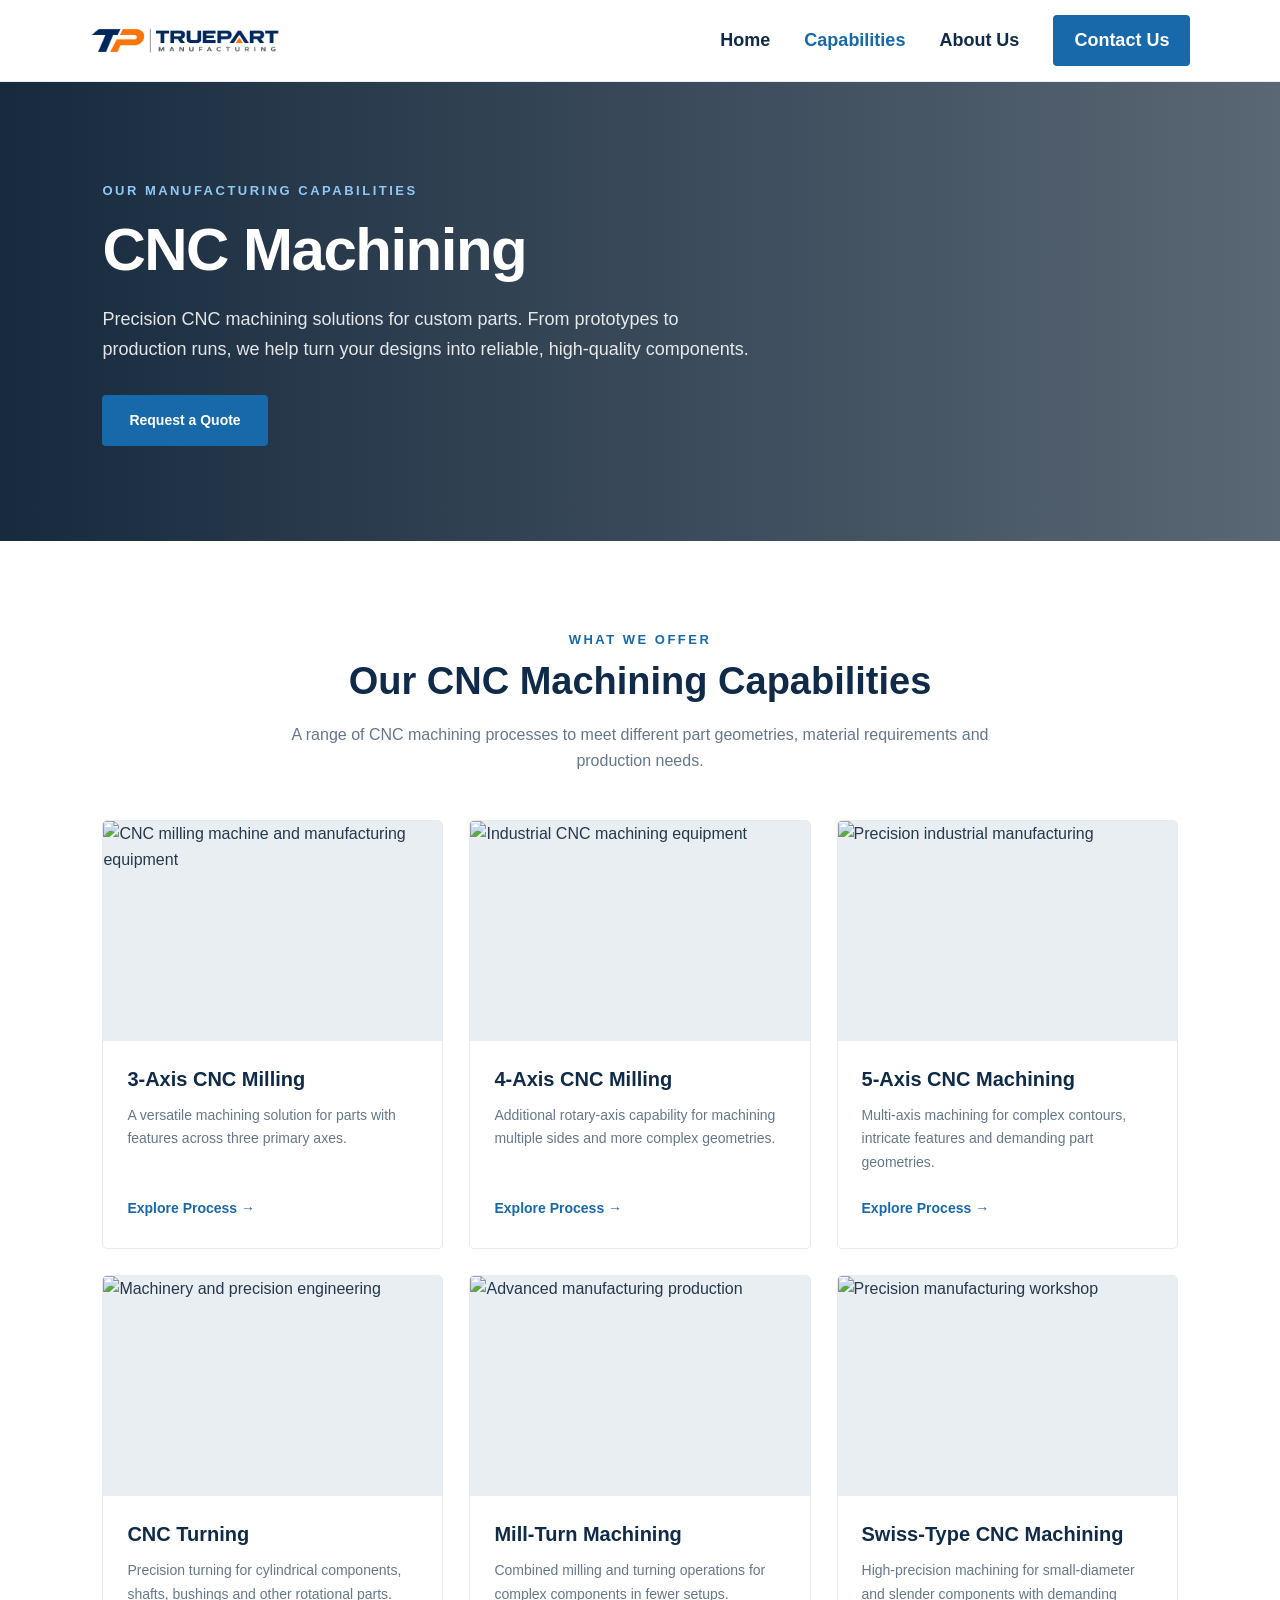
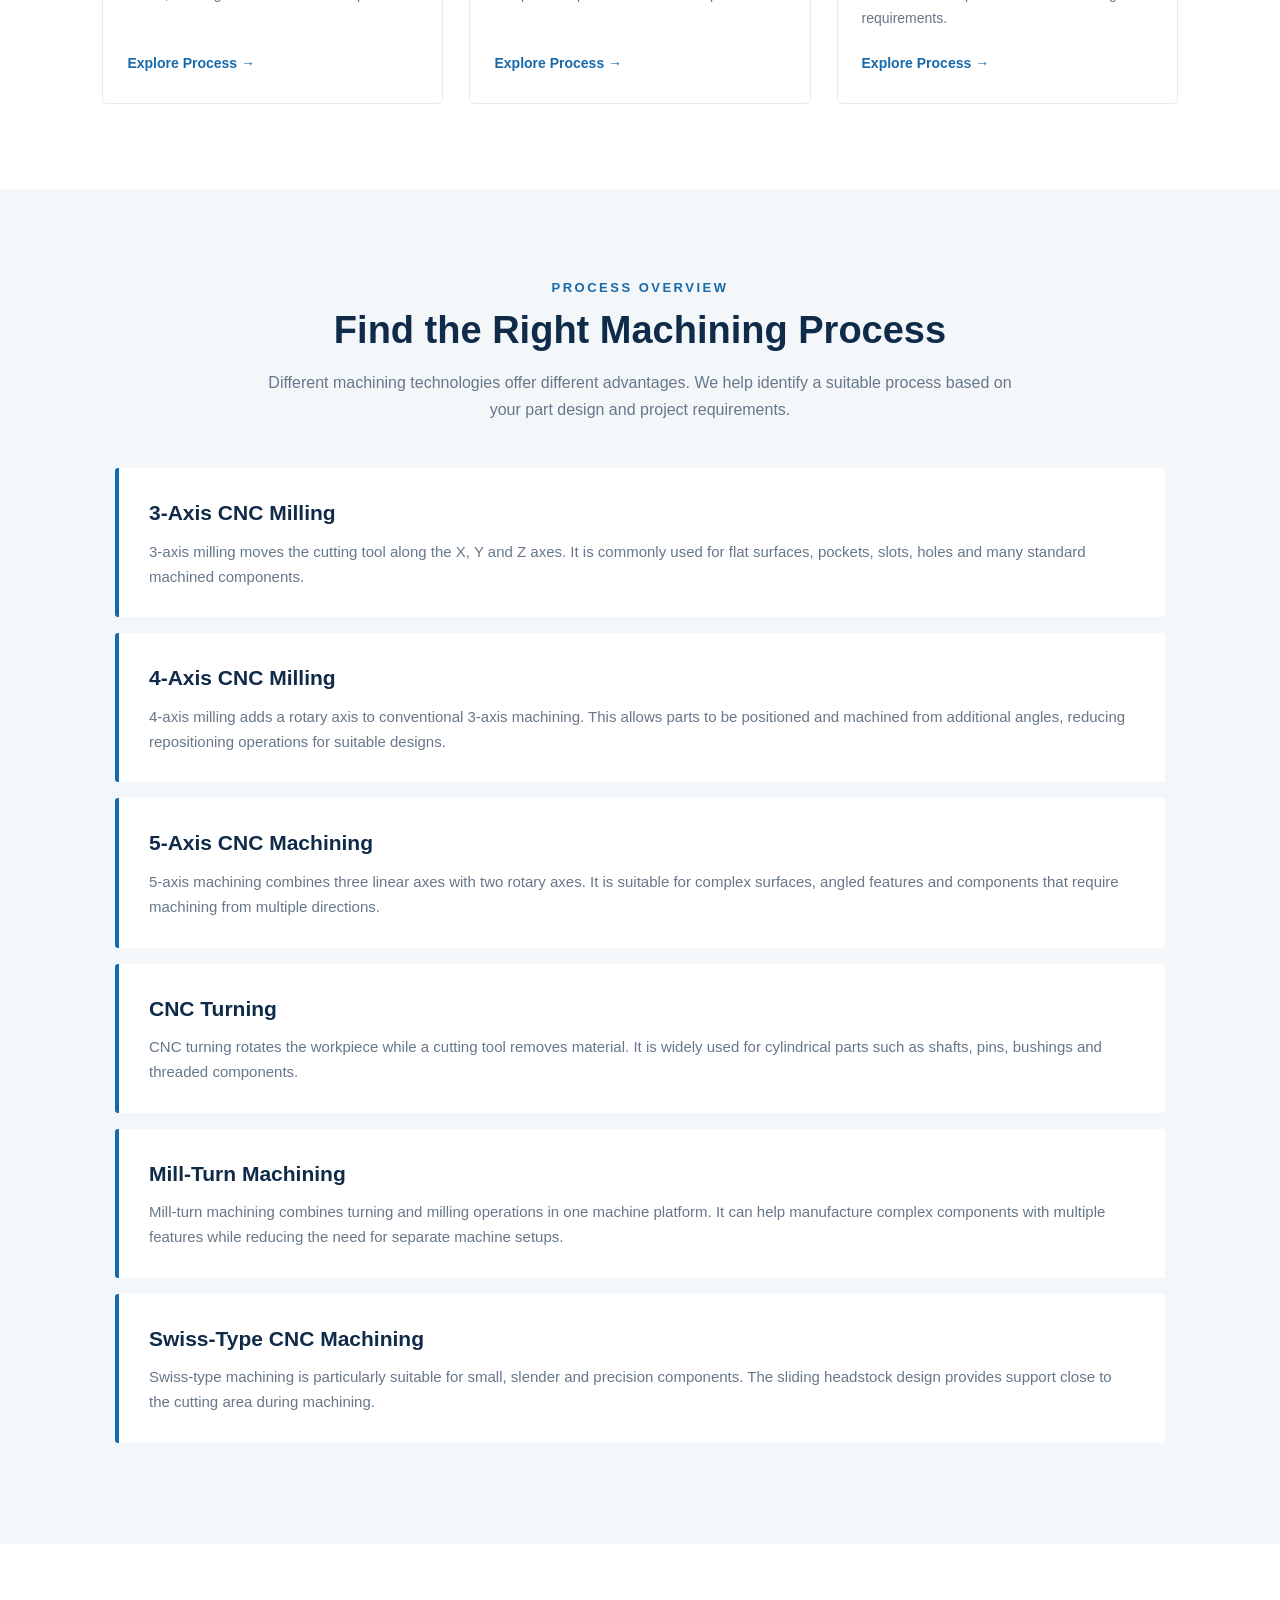
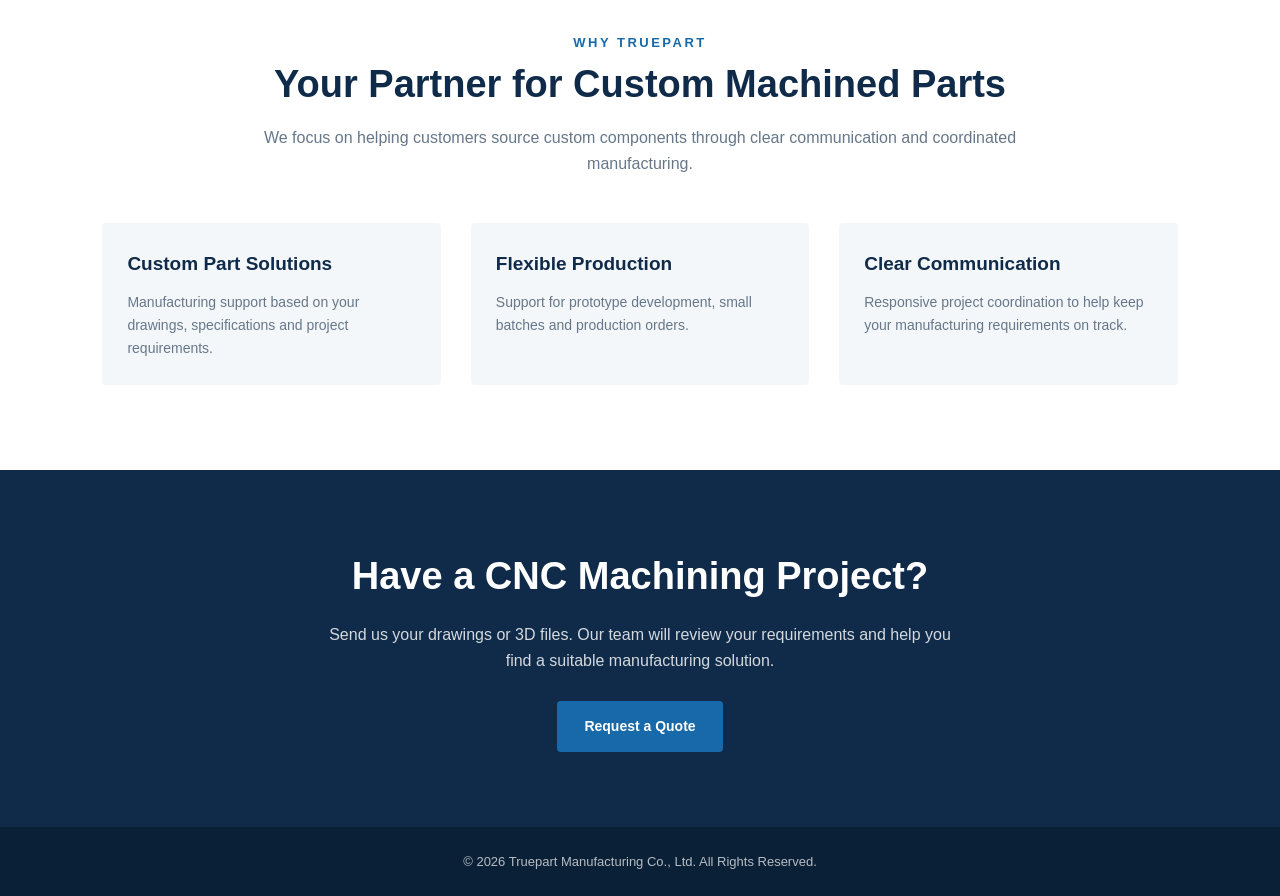
==== cnc-machining.html @ e067a118 "Update cnc-machining.html" ====
<!DOCTYPE html>
<html lang="en">
<head>
  <meta charset="UTF-8">
  <meta name="viewport" content="width=device-width, initial-scale=1.0">
  <meta name="description" content="Explore Truepart's CNC machining capabilities, including 3-axis, 4-axis and 5-axis milling, CNC turning, mill-turn and Swiss-type machining.">
  <title>CNC Machining | Truepart Manufacturing</title>

  <!-- Main website stylesheet -->
  <link rel="stylesheet" href="styles.css">

  <!-- CNC page styles -->
  <style>
    .cnc-page {
      --cnc-navy: #102b49;
      --cnc-blue: #1769aa;
      --cnc-light: #f4f7fa;
      --cnc-text: #26384a;
      --cnc-muted: #667789;
      color: var(--cnc-text);
      font-family: Arial, Helvetica, sans-serif;
      line-height: 1.65;
    }

    .cnc-page *,
    .cnc-page *::before,
    .cnc-page *::after {
      box-sizing: border-box;
    }

    .cnc-page a {
      text-decoration: none;
    }

    /* Header */
    .cnc-header {
      width: 100%;
      min-height: 82px;
      padding: 0 7%;
      display: flex;
      align-items: center;
      justify-content: space-between;
      background: #fff;
      border-bottom: 1px solid #e8edf2;
      position: relative;
      z-index: 10;
    }

    .cnc-brand img {
      display: block;
      height: 55px;
      max-width: 190px;
      width: auto;
      object-fit: contain;
    }

    .cnc-nav {
      display: flex;
      align-items: center;
      gap: 34px;
    }

    .cnc-nav a {
      color: var(--cnc-navy);
      font-size: 18px;
      font-weight: 600;
      transition: color .2s ease;
    }

    .cnc-nav a:hover,
    .cnc-nav a.active {
      color: var(--cnc-blue);
    }

    .cnc-nav .cnc-nav-cta {
      background: var(--cnc-blue);
      color: #fff;
      padding: 11px 21px;
      border-radius: 4px;
    }

    .cnc-nav .cnc-nav-cta:hover {
      background: var(--cnc-navy);
      color: #fff;
    }

    .cnc-menu-toggle {
      display: none;
      border: 0;
      background: none;
      color: var(--cnc-navy);
      font-size: 28px;
      cursor: pointer;
    }

    /* Hero */
    .cnc-hero {
      min-height: 430px;
      padding: 95px 8%;
      display: flex;
      align-items: center;
      background:
        linear-gradient(90deg, rgba(9, 29, 50, .94), rgba(9, 29, 50, .66)),
        url("https://images.unsplash.com/photo-1581092160562-40aa08e78837?auto=format&fit=crop&w=2000&q=85")
        center 48% / cover no-repeat;
      color: #fff;
    }

    .cnc-hero-content {
      max-width: 760px;
    }

    .cnc-eyebrow {
      display: inline-block;
      margin-bottom: 15px;
      color: #8fc8f5;
      font-size: 13px;
      font-weight: 700;
      letter-spacing: 2.5px;
      text-transform: uppercase;
    }

    .cnc-hero h1 {
      margin: 0 0 20px;
      color: #fff;
      font-size: clamp(38px, 5vw, 60px);
      line-height: 1.12;
      font-weight: 700;
      letter-spacing: -1.5px;
    }

    .cnc-hero p {
      max-width: 650px;
      margin: 0 0 30px;
      color: rgba(255,255,255,.88);
      font-size: 18px;
      line-height: 1.7;
    }

    .cnc-primary-btn {
      display: inline-block;
      padding: 14px 27px;
      background: var(--cnc-blue);
      color: #fff;
      border-radius: 4px;
      font-size: 14px;
      font-weight: 700;
      transition: background .2s ease;
    }

    .cnc-primary-btn:hover {
      background: #0e4d82;
      color: #fff;
    }

    /* General sections */
    .cnc-section {
      padding: 85px 8%;
    }

    .cnc-section-heading {
      max-width: 760px;
      margin: 0 auto 45px;
      text-align: center;
    }

    .cnc-section-heading .cnc-eyebrow {
      color: var(--cnc-blue);
      margin-bottom: 8px;
    }

    .cnc-section-heading h2 {
      margin: 0 0 16px;
      color: var(--cnc-navy);
      font-size: clamp(28px, 3.5vw, 38px);
      line-height: 1.25;
    }

    .cnc-section-heading p {
      margin: 0;
      color: var(--cnc-muted);
      font-size: 16px;
    }

    /* Process cards */
    .cnc-process-section {
      background: #fff;
    }

    .cnc-card-grid {
      display: grid;
      grid-template-columns: repeat(3, minmax(0, 1fr));
      gap: 26px;
      max-width: 1250px;
      margin: 0 auto;
    }

    .cnc-card {
      overflow: hidden;
      background: #fff;
      border: 1px solid #e6ebf0;
      border-radius: 5px;
      transition: transform .25s ease, box-shadow .25s ease;
    }

    .cnc-card:hover {
      transform: translateY(-5px);
      box-shadow: 0 12px 30px rgba(16, 43, 73, .10);
    }

    .cnc-card-image {
      width: 100%;
      height: 220px;
      display: block;
      object-fit: cover;
      background: #e9eef3;
    }

    .cnc-card-content {
      padding: 25px 24px 27px;
    }

    .cnc-card-content h3 {
      margin: 0 0 11px;
      color: var(--cnc-navy);
      font-size: 20px;
      line-height: 1.35;
    }

    .cnc-card-content p {
      min-height: 72px;
      margin: 0 0 19px;
      color: var(--cnc-muted);
      font-size: 14px;
      line-height: 1.7;
    }

    .cnc-card-link {
      color: var(--cnc-blue);
      font-size: 14px;
      font-weight: 700;
    }

    .cnc-card-link:hover {
      color: var(--cnc-navy);
    }

    /* Process details */
    .cnc-details-section {
      background: var(--cnc-light);
    }

    .cnc-detail-list {
      max-width: 1050px;
      margin: 0 auto;
    }

    .cnc-detail {
      padding: 28px 30px;
      margin-bottom: 16px;
      background: #fff;
      border-left: 4px solid var(--cnc-blue);
      border-radius: 3px;
      scroll-margin-top: 25px;
    }

    .cnc-detail h3 {
      margin: 0 0 9px;
      color: var(--cnc-navy);
      font-size: 21px;
    }

    .cnc-detail p {
      margin: 0;
      color: var(--cnc-muted);
      font-size: 15px;
    }

    /* Why Truepart */
    .cnc-why-section {
      background: #fff;
    }

    .cnc-why-grid {
      display: grid;
      grid-template-columns: repeat(3, minmax(0, 1fr));
      gap: 30px;
      max-width: 1150px;
      margin: 0 auto;
    }

    .cnc-why-item {
      padding: 25px;
      background: var(--cnc-light);
      border-radius: 4px;
    }

    .cnc-why-item h3 {
      margin: 0 0 12px;
      color: var(--cnc-navy);
      font-size: 19px;
    }

    .cnc-why-item p {
      margin: 0;
      color: var(--cnc-muted);
      font-size: 14px;
    }

    /* CTA */
    .cnc-contact-section {
      padding: 75px 8%;
      background: var(--cnc-navy);
      text-align: center;
    }

    .cnc-contact-section h2 {
      margin: 0 0 14px;
      color: #fff;
      font-size: clamp(28px, 3.5vw, 38px);
    }

    .cnc-contact-section p {
      max-width: 650px;
      margin: 0 auto 26px;
      color: rgba(255,255,255,.82);
      font-size: 16px;
    }

    /* Footer */
    .cnc-footer {
      padding: 24px 8%;
      background: #0a2037;
      color: rgba(255,255,255,.7);
      text-align: center;
      font-size: 13px;
    }

    /* Responsive */
    @media (max-width: 900px) {
      .cnc-card-grid {
        grid-template-columns: repeat(2, minmax(0, 1fr));
      }

      .cnc-section {
        padding: 70px 6%;
      }
    }

    @media (max-width: 650px) {
      .cnc-header {
        min-height: 72px;
        padding: 0 5%;
      }

      .cnc-brand img {
        height: 48px;
      }

      .cnc-menu-toggle {
        display: block;
      }

      .cnc-nav {
        display: none;
        position: absolute;
        top: 72px;
        left: 0;
        right: 0;
        padding: 20px 6%;
        background: #fff;
        border-top: 1px solid #e8edf2;
        box-shadow: 0 8px 15px rgba(0,0,0,.08);
        flex-direction: column;
        align-items: flex-start;
        gap: 19px;
      }

      .cnc-nav.open {
        display: flex;
      }

      .cnc-hero {
        min-height: 390px;
        padding: 75px 7%;
      }

      .cnc-hero p {
        font-size: 16px;
      }

      .cnc-section {
        padding: 60px 6%;
      }

      .cnc-card-grid,
      .cnc-why-grid {
        grid-template-columns: 1fr;
      }

      .cnc-card-image {
        height: 210px;
      }

      .cnc-card-content p {
        min-height: auto;
      }

      .cnc-detail {
        padding: 23px 20px;
      }

      .cnc-contact-section {
        padding: 60px 7%;
      }
    }
  </style>
</head>

<body>
  <div class="cnc-page">

    <!-- Header -->
    <header class="cnc-header">
      <a class="cnc-brand" href="index.html" aria-label="Truepart Manufacturing home">
        <img src="assets/truepart-logo.png" alt="Truepart Manufacturing">
      </a>

      <button class="cnc-menu-toggle"
              aria-label="Toggle navigation"
              aria-expanded="false"
              onclick="toggleCncMenu()">☰</button>

      <nav class="cnc-nav" id="cncNav">
        <a href="index.html">Home</a>
        <a href="cnc-machining.html" class="active">Capabilities</a>
        <a href="index.html#about">About Us</a>
        <a href="https://truepartmanufacturing.com/contact" class="cnc-nav-cta">Contact Us</a>
      </nav>
    </header>

    <!-- Hero -->
    <section class="cnc-hero">
      <div class="cnc-hero-content">
        <span class="cnc-eyebrow">Our Manufacturing Capabilities</span>
        <h1>CNC Machining</h1>
        <p>
          Precision CNC machining solutions for custom parts.
          From prototypes to production runs, we help turn your designs
          into reliable, high-quality components.
        </p>
        <a href="https://truepartmanufacturing.com/contact" class="cnc-primary-btn">Request a Quote</a>
      </div>
    </section>

    <!-- Six CNC processes -->
    <section class="cnc-section cnc-process-section" id="processes">
      <div class="cnc-section-heading">
        <span class="cnc-eyebrow">What We Offer</span>
        <h2>Our CNC Machining Capabilities</h2>
        <p>
          A range of CNC machining processes to meet different part
          geometries, material requirements and production needs.
        </p>
      </div>

      <div class="cnc-card-grid">

        <article class="cnc-card">
          <img class="cnc-card-image"
               src="https://images.unsplash.com/photo-1581092160562-40aa08e78837?auto=format&fit=crop&w=900&q=80"
               alt="CNC milling machine and manufacturing equipment"
               loading="lazy">
          <div class="cnc-card-content">
            <h3>3-Axis CNC Milling</h3>
            <p>
              A versatile machining solution for parts with features
              across three primary axes.
            </p>
            <a class="cnc-card-link" href="#process-3-axis">Explore Process →</a>
          </div>
        </article>

        <article class="cnc-card">
          <img class="cnc-card-image"
               src="https://images.unsplash.com/photo-1567789884554-0b844b597180?auto=format&fit=crop&w=900&q=80"
               alt="Industrial CNC machining equipment"
               loading="lazy">
          <div class="cnc-card-content">
            <h3>4-Axis CNC Milling</h3>
            <p>
              Additional rotary-axis capability for machining multiple
              sides and more complex geometries.
            </p>
            <a class="cnc-card-link" href="#process-4-axis">Explore Process →</a>
          </div>
        </article>

        <article class="cnc-card">
          <img class="cnc-card-image"
               src="https://images.unsplash.com/photo-1581092580497-e0d23cbdf1dc?auto=format&fit=crop&w=900&q=80"
               alt="Precision industrial manufacturing"
               loading="lazy">
          <div class="cnc-card-content">
            <h3>5-Axis CNC Machining</h3>
            <p>
              Multi-axis machining for complex contours, intricate
              features and demanding part geometries.
            </p>
            <a class="cnc-card-link" href="#process-5-axis">Explore Process →</a>
          </div>
        </article>

        <article class="cnc-card">
          <img class="cnc-card-image"
               src="https://images.unsplash.com/photo-1581091226825-a6a2a5aee158?auto=format&fit=crop&w=900&q=80"
               alt="Machinery and precision engineering"
               loading="lazy">
          <div class="cnc-card-content">
            <h3>CNC Turning</h3>
            <p>
              Precision turning for cylindrical components, shafts,
              bushings and other rotational parts.
            </p>
            <a class="cnc-card-link" href="#process-turning">Explore Process →</a>
          </div>
        </article>

        <article class="cnc-card">
          <img class="cnc-card-image"
               src="https://images.unsplash.com/photo-1581092795360-fd1ca04f0952?auto=format&fit=crop&w=900&q=80"
               alt="Advanced manufacturing production"
               loading="lazy">
          <div class="cnc-card-content">
            <h3>Mill-Turn Machining</h3>
            <p>
              Combined milling and turning operations for complex
              components in fewer setups.
            </p>
            <a class="cnc-card-link" href="#process-mill-turn">Explore Process →</a>
          </div>
        </article>

        <article class="cnc-card">
          <img class="cnc-card-image"
               src="https://images.unsplash.com/photo-1581092160607-ee22621dd758?auto=format&fit=crop&w=900&q=80"
               alt="Precision manufacturing workshop"
               loading="lazy">
          <div class="cnc-card-content">
            <h3>Swiss-Type CNC Machining</h3>
            <p>
              High-precision machining for small-diameter and slender
              components with demanding requirements.
            </p>
            <a class="cnc-card-link" href="#process-swiss">Explore Process →</a>
          </div>
        </article>

      </div>
    </section>

    <!-- Process descriptions -->
    <section class="cnc-section cnc-details-section" id="details">
      <div class="cnc-section-heading">
        <span class="cnc-eyebrow">Process Overview</span>
        <h2>Find the Right Machining Process</h2>
        <p>
          Different machining technologies offer different advantages.
          We help identify a suitable process based on your part design
          and project requirements.
        </p>
      </div>

      <div class="cnc-detail-list">

        <article class="cnc-detail" id="process-3-axis">
          <h3>3-Axis CNC Milling</h3>
          <p>
            3-axis milling moves the cutting tool along the X, Y and Z
            axes. It is commonly used for flat surfaces, pockets, slots,
            holes and many standard machined components.
          </p>
        </article>

        <article class="cnc-detail" id="process-4-axis">
          <h3>4-Axis CNC Milling</h3>
          <p>
            4-axis milling adds a rotary axis to conventional 3-axis
            machining. This allows parts to be positioned and machined
            from additional angles, reducing repositioning operations
            for suitable designs.
          </p>
        </article>

        <article class="cnc-detail" id="process-5-axis">
          <h3>5-Axis CNC Machining</h3>
          <p>
            5-axis machining combines three linear axes with two rotary
            axes. It is suitable for complex surfaces, angled features
            and components that require machining from multiple
            directions.
          </p>
        </article>

        <article class="cnc-detail" id="process-turning">
          <h3>CNC Turning</h3>
          <p>
            CNC turning rotates the workpiece while a cutting tool
            removes material. It is widely used for cylindrical parts
            such as shafts, pins, bushings and threaded components.
          </p>
        </article>

        <article class="cnc-detail" id="process-mill-turn">
          <h3>Mill-Turn Machining</h3>
          <p>
            Mill-turn machining combines turning and milling operations
            in one machine platform. It can help manufacture complex
            components with multiple features while reducing the need
            for separate machine setups.
          </p>
        </article>

        <article class="cnc-detail" id="process-swiss">
          <h3>Swiss-Type CNC Machining</h3>
          <p>
            Swiss-type machining is particularly suitable for small,
            slender and precision components. The sliding headstock
            design provides support close to the cutting area during
            machining.
          </p>
        </article>

      </div>
    </section>

    <!-- Why Truepart -->
    <section class="cnc-section cnc-why-section">
      <div class="cnc-section-heading">
        <span class="cnc-eyebrow">Why Truepart</span>
        <h2>Your Partner for Custom Machined Parts</h2>
        <p>
          We focus on helping customers source custom components
          through clear communication and coordinated manufacturing.
        </p>
      </div>

      <div class="cnc-why-grid">
        <div class="cnc-why-item">
          <h3>Custom Part Solutions</h3>
          <p>
            Manufacturing support based on your drawings, specifications
            and project requirements.
          </p>
        </div>

        <div class="cnc-why-item">
          <h3>Flexible Production</h3>
          <p>
            Support for prototype development, small batches and
            production orders.
          </p>
        </div>

        <div class="cnc-why-item">
          <h3>Clear Communication</h3>
          <p>
            Responsive project coordination to help keep your
            manufacturing requirements on track.
          </p>
        </div>
      </div>
    </section>

    <!-- Contact CTA -->
    <section class="cnc-contact-section">
      <h2>Have a CNC Machining Project?</h2>
      <p>
        Send us your drawings or 3D files. Our team will review
        your requirements and help you find a suitable manufacturing
        solution.
      </p>
      <a href="https://truepartmanufacturing.com/contact" class="cnc-primary-btn">Request a Quote</a>
    </section>

    <!-- Footer -->
    <footer class="cnc-footer">
      © 2026 Truepart Manufacturing Co., Ltd. All Rights Reserved.
    </footer>

  </div>

  <script>
    function toggleCncMenu() {
      const nav = document.getElementById("cncNav");
      const button = document.querySelector(".cnc-menu-toggle");
      nav.classList.toggle("open");
      button.setAttribute(
        "aria-expanded",
        nav.classList.contains("open")
      );
    }
  </script>
</body>
</html>
---- styles.css ----
@import url('https://fonts.googleapis.com/css2?family=DM+Mono:wght@400;500&family=DM+Sans:wght@400;500;600;700&family=Manrope:wght@400;500;600;700;800&display=swap');
:root{--navy:#10283f;--navy2:#193a58;--blue:#2378c4;--blue2:#dcecf8;--ink:#172b3d;--muted:#657482;--paper:#f6f7f5;--line:#dce2e6;--white:#fff;--mono:'DM Mono',monospace;--sans:'DM Sans',sans-serif;--display:'Manrope',sans-serif}
*{box-sizing:border-box}html{scroll-behavior:smooth}body{margin:0;font-family:var(--sans);color:var(--ink);background:var(--paper);line-height:1.6}a{color:inherit;text-decoration:none}.site-header{height:84px;padding:0 7.2%;display:flex;align-items:center;justify-content:space-between;background:#fff;border-bottom:1px solid #edf0f1;position:relative;z-index:5}.brand{display:flex;align-items:center;gap:11px}.brand-mark{width:37px;height:37px;background:var(--blue);color:#fff;display:grid;place-items:center;font:800 24px var(--display);border-radius:3px;transform:skew(-5deg)}.brand-name{font:800 15px var(--display);letter-spacing:1.8px;line-height:1.1}.brand-name small{display:block;font:500 9px var(--mono);letter-spacing:2.4px;margin-top:5px;color:#6a7c8a}.nav{display:flex;align-items:center;gap:36px;font-size:20px;font-weight:600}.nav>a:not(.nav-cta){color:#526373}.nav>a:hover,.text-link:hover{color:var(--blue)}.nav-cta{padding:12px 17px;border:1px solid #d9e1e7;border-radius:3px}.nav-cta span,.button span{margin-left:12px}.menu-toggle{display:none}
.brand-logo {
  height: 60px;
  width: auto;
  max-width: 190px;
  object-fit: contain;
  display: block;
}
.hero{background:var(--navy);color:white;min-height:600px;padding:88px 7.2% 76px;display:grid;grid-template-columns:1fr 1fr;gap:6%;position:relative;overflow:hidden}.hero-grid{position:absolute;inset:0;background-image:linear-gradient(rgba(160,194,220,.045) 1px,transparent 1px),linear-gradient(90deg,rgba(160,194,220,.045) 1px,transparent 1px);background-size:45px 45px;mask-image:linear-gradient(90deg,black,transparent 80%);pointer-events:none}.hero-content,.hero-visual{position:relative;z-index:1}.eyebrow{font:500 10px var(--mono);letter-spacing:1.4px;color:#a9c4da;display:flex;align-items:center;gap:10px;margin:0 0 23px}.eyebrow>span{width:23px;height:2px;background:#5da7e2;display:inline-block}.eyebrow.dark{color:#6c7b88}.hero h1,.section h2,.process-section h2,.about-section h2,.contact-section h2{font:600 clamp(38px,4.3vw,61px)/1.13 var(--display);letter-spacing:-2.6px;margin:0}.hero h1 em,.section h2 em,.process-section h2 em,.about-section h2 em,.contact-section h2 em{font-style:normal;color:#7eb8e7}.hero-copy{max-width:490px;color:#c0ced9;font-size:15px;line-height:1.9;margin:25px 0 29px}.hero-actions{display:flex;align-items:center;gap:27px}.button{display:inline-flex;align-items:center;justify-content:center;padding:15px 19px;font-size:12px;font-weight:700;border:0;border-radius:3px;cursor:pointer;transition:transform .2s,background .2s}.button:hover{transform:translateY(-2px)}.button-primary{background:#2d8bdd;color:white}.button-primary:hover{background:#1675c6}.text-link{font-size:12px;font-weight:600;color:#d5e4ef}.text-link span{margin-left:8px}.hero-note{margin-top:49px;display:flex;gap:13px;align-items:center;color:#9db3c5;font-size:11px;line-height:1.8}.hero-note strong{font-weight:600;color:#e6eef4}.note-icon{font-size:27px;color:#62a9e6}.hero-visual{display:flex;align-items:center;justify-content:center;min-width:0}.hero-photo{
  display:block;
  width:60%;
  max-width:250px;
  max-height:230px;
  height:auto;
  object-fit:contain;
  border-radius:4px;
  margin:auto;
}
}.blueprint{width:min(100%,490px);background:#1a3a57;border:1px solid #375771;padding:14px 16px 10px;box-shadow:18px 22px 0 rgba(5,18,30,.22);transform:rotate(1.3deg)}.bp-top,.bp-bottom{display:flex;justify-content:space-between;font:9px var(--mono);letter-spacing:1px;color:#9dbbd2}.blueprint svg{width:100%;display:block;margin:6px 0}.bp-bottom{padding-top:9px;border-top:1px solid #385671}.floating-tag{position:absolute;bottom:15%;right:-2%;background:#fff;color:#18334b;padding:13px 16px;box-shadow:0 12px 35px #07182744;font-size:11px;font-weight:700;display:flex;gap:9px;align-items:center}.tag-dot{width:8px;height:8px;background:#2b91e2;border-radius:50%}
.trust-strip{padding:23px 7.2%;display:flex;align-items:center;justify-content:space-between;gap:20px;background:#fff;border-bottom:1px solid var(--line);font-size:12px;color:#3f5364}.trust-strip>p{font:10px var(--mono);letter-spacing:1px;color:#82909a}.trust-strip div{display:flex;align-items:center;gap:11px}.trust-strip div span{font:10px var(--mono);color:#2582cc}
.section{padding:105px 7.2%}.section-heading{display:grid;grid-template-columns:1fr .7fr;gap:9%;align-items:end;margin-bottom:48px}.section h2,.about-section h2,.contact-section h2{font-size:47px;color:var(--navy);letter-spacing:-2px}.section h2 em,.about-section h2 em{color:#287fbe}.section-intro{font-size:13px;color:var(--muted);line-height:1.9;margin:0 0 4px;max-width:440px}.capability-grid{display:grid;grid-template-columns:repeat(3,1fr);gap:15px}.cap-card{background:#fff;padding:27px 26px 25px;border:1px solid #e4e8e9;min-height:310px;display:flex;flex-direction:column;transition:transform .2s,border .2s}.cap-card:hover{transform:translateY(-4px);border-color:#9fc8e5}.cap-card.featured{background:#eaf3f9;border-color:#d5e7f4}.cap-number{font:10px var(--mono);letter-spacing:.6px;color:#6e8190}.cap-icon{font-size:31px;color:#2a83c4;margin:22px 0 12px}.cap-card h3{font:700 20px var(--display);letter-spacing:-.6px;margin:0 0 11px;color:#1a344b}.cap-card p{font-size:12px;line-height:1.9;color:#647582;margin:0 0 24px}.cap-card a{margin-top:auto;font-size:11px;font-weight:700;color:#267db9}.cap-card a span{margin-left:7px}.cap-footer{display:flex;align-items:center;gap:14px;margin-top:25px}.small-rule{width:24px;height:1px;background:#2b86c7}.cap-footer p{font-size:12px;color:#71808b}.cap-footer a{color:#237ab9;font-weight:700}
.process-section{background:var(--navy);color:white;padding:90px 7.2%}.process-inner{display:grid;grid-template-columns:.8fr 1fr;gap:13%;max-width:1200px;margin:auto}.process-section h2{font-size:47px}.process-intro>p:not(.eyebrow){font-size:13px;color:#b7c8d6;line-height:1.9;max-width:320px;margin:22px 0 26px}.button-light{background:#fff;color:#17334b}.button-light:hover{background:#eaf4fb}.steps article{display:grid;grid-template-columns:47px 1fr;gap:18px;padding:22px 0;border-bottom:1px solid #34516a}.steps article:first-child{padding-top:4px}.step-num{font:12px var(--mono);color:#77b7e8;padding-top:4px}.steps h3{font:700 16px var(--display);margin:0 0 7px}.steps p{font-size:12px;line-height:1.8;color:#b7c8d6;margin:0;max-width:430px}
.about-section{padding:100px 7.2%;display:grid;grid-template-columns:.7fr 1.3fr;gap:12%;align-items:center;background:#fff}.about-mark{font:800 clamp(100px,16vw,190px)/1 var(--display);letter-spacing:-16px;color:#e4edf3;position:relative}.about-mark span{color:#7eb8e7}.about-copy h2{font-size:42px}.about-copy>p:not(.eyebrow){font-size:13px;line-height:1.95;color:#657582;max-width:640px}.about-copy .muted{color:#8a969e!important;font-size:12px!important}
.contact-section{background:#eaf2f7;padding:90px 7.2%;display:grid;grid-template-columns:1fr .8fr;gap:12%;align-items:start}.contact-section h2{font-size:48px}.contact-section h2 em{color:#287fbe}.contact-copy>p:not(.eyebrow){max-width:390px;color:#637584;font-size:13px;line-height:1.9;margin:22px 0 28px}
.contact-detail {
  display: flex;
  gap: 16px;
  align-items: center;
  margin-top: 35px;
}

.contact-symbol {
  width: 46px;
  height: 46px;
  background: #fff;
  color: #2a83c4;
  display: grid;
  place-items: center;
  font-size: 23px;
  flex-shrink: 0;
}

.contact-detail small {
  display: block;
  font: 12px var(--mono);
  letter-spacing: 1px;
  color: #81909a;
  margin-bottom: 7px;
}

.contact-detail strong {
  font-size: 17px;
  line-height: 1.6;
  color: #254258;
}

.contact-detail a {
  font-size: 17px;
  color: #254258;
  text-decoration: none;
}
.quote-form{background:#fff;padding:28px;border:1px solid #dce5eb;box-shadow:0 12px 35px #193a5810;display:flex;flex-direction:column}.quote-form label{font-size:11px;font-weight:700;color:#3e5364;margin:0 0 7px}.quote-form input,.quote-form textarea{width:100%;font:12px var(--sans);border:1px solid #dfe5e8;background:#fbfcfc;padding:12px;margin-bottom:16px;border-radius:2px;outline:none;color:#1c3447}.quote-form input:focus,.quote-form textarea:focus{border-color:#5aa4dc}.quote-form textarea{resize:vertical}.form-button{width:100%;font-family:var(--sans)}.form-note{font-size:10px;color:#87939b;line-height:1.6;margin:12px 0 0}
.site-footer{background:#0c2032;color:#c2d0da;padding:28px 7.2%;display:flex;align-items:center;justify-content:space-between;gap:20px}.footer-brand .brand-mark{width:31px;height:31px;font-size:20px}.footer-brand .brand-name{font-size:12px}.footer-brand .brand-name small{font-size:7px}.site-footer>p,.site-footer>span{font-size:10px;color:#91a5b4}.site-footer>span{font-family:var(--mono)}
@media(max-width:850px){
.site-header{padding:0 5%;height:72px}
.nav{gap:18px}
.hero,.section,.process-section,.about-section,.contact-section{padding-left:5%;padding-right:5%}
.hero{gap:4%;padding-top:65px}
.hero h1{font-size:clamp(28px,3.2vw,45px);white-space:nowrap;letter-spacing:-1.5px}
.section-heading{gap:5%}
.section h2{font-size:40px}
.cap-card{padding:22px 18px}
.trust-strip{padding:20px 5%}
.about-section{gap:7%}
.contact-section{gap:7%}
}

@media(max-width:650px){

.site-header{
    height:68px;
    padding:0 5%;
}

.nav{
    gap:12px;
    font-size:13px;
}

.hero{
    grid-template-columns:1fr;
    padding:55px 5%;
    gap:48px;
}

.hero h1{
    font-size:clamp(14px,5vw,28px);
    letter-spacing:-0.8px;
    white-space:nowrap;
    line-height:1.2;
}

.hero-copy{
    font-size:14px;
}

.hero-visual{
    max-width:470px;
    width:100%;
    margin:auto;
}

.floating-tag{
    right:0;
    bottom:8%;
}

.trust-strip{
    align-items:flex-start;
    flex-direction:column;
    gap:13px;
}

.trust-strip>p{
    margin:0 0 3px;
}

.section{
    padding-top:72px;
    padding-bottom:72px;
}

.section-heading{
    grid-template-columns:1fr;
    gap:22px;
    margin-bottom:30px;
}

.section h2,
.about-section h2,
.contact-section h2,
.process-section h2{
    font-size:39px;
}

.capability-grid{
    grid-template-columns:1fr;
}

.cap-card{
    min-height:0;
    padding:25px;
}

.cap-icon{
    margin:16px 0 9px;
}

.cap-card p{
    margin-bottom:20px;
}

.process-section{
    padding-top:68px;
    padding-bottom:68px;
}

.process-inner{
    grid-template-columns:1fr;
    gap:42px;
}

.about-section{
    grid-template-columns:1fr;
    gap:10px;
    padding-top:68px;
    padding-bottom:68px;
}

.about-mark{
    font-size:95px;
    letter-spacing:-8px;
}

.contact-section{
    grid-template-columns:1fr;
    gap:35px;
    padding-top:68px;
    padding-bottom:68px;
}

.quote-form{
    padding:24px;
}

.quote-form label{
    font-size:16px;
}

.quote-form input,
.quote-form textarea{
    font-size:16px;
}

.site-footer{
    padding:25px 5%;
    align-items:flex-start;
    flex-direction:column;
    gap:13px;
}

.site-footer>p{
    margin:0;
}

.brand-logo {
  height: 30px;
  width: auto;
  max-width: 120px;
  object-fit: contain;
  display: block;
}

@media (max-width: 650px) {
  .brand-logo {
    height: 40px;
    max-width: 190px;
  }
}
/* TRUEPART - Improved Inquiry Form Typography */

.quote-form label {
    font-size: 16px;
    font-weight: 600;
    margin-bottom: 9px;
}

.quote-form input,
.quote-form textarea {
    font-size: 16px;
    line-height: 1.5;
    padding: 14px 13px;
    margin-bottom: 19px;
}

.quote-form input::placeholder,
.quote-form textarea::placeholder {
    font-size: 15px;
    color: #8996a1;
}

.quote-form textarea {
    min-height: 120px;
}

.quote-form .form-button {
    font-size: 17px;
    font-weight: 700;
    padding: 15px 20px;
}

.quote-form .form-note {
    font-size: 12px;
    line-height: 1.7;
}

/* Mobile Optimization */
@media (max-width: 650px) {
    .quote-form {
        padding: 24px;
    }

    .quote-form label {
        font-size: 16px;
    }

    .quote-form input,
    .quote-form textarea {
        font-size: 16px;
    }
}
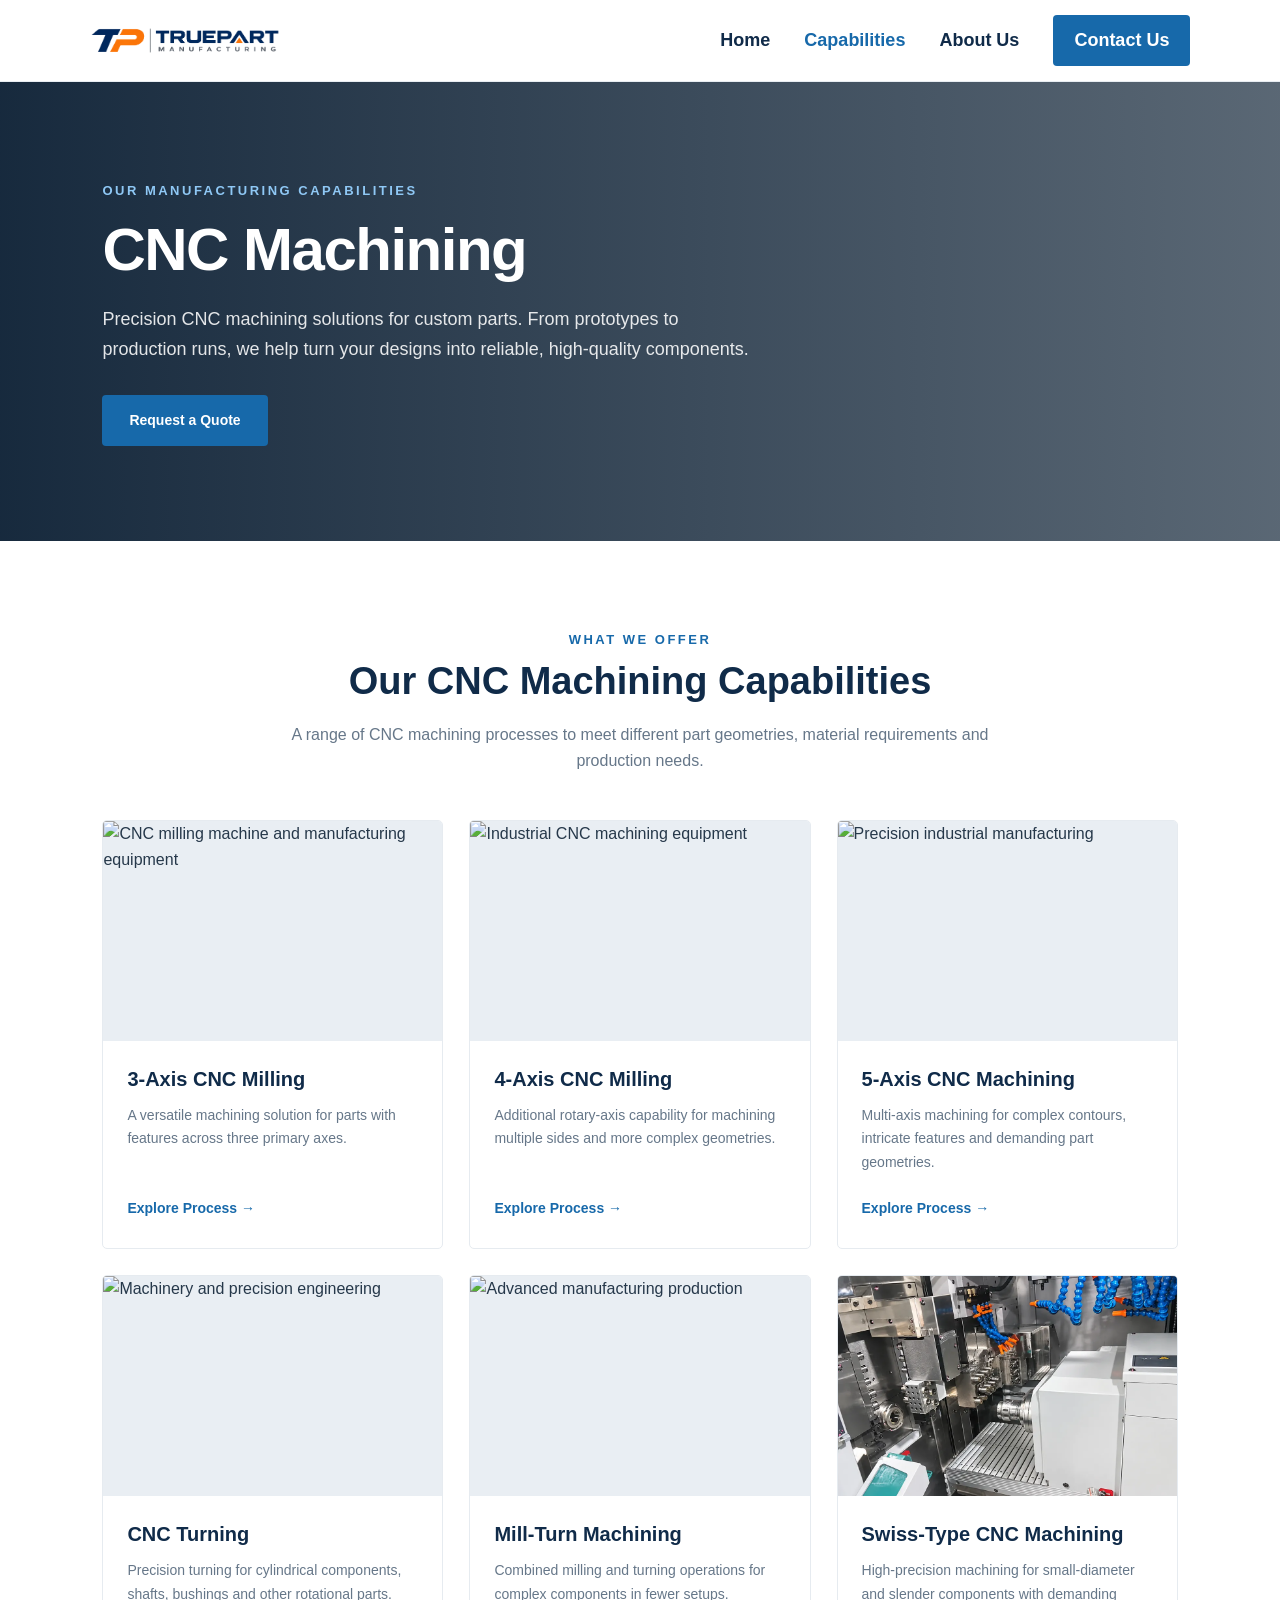
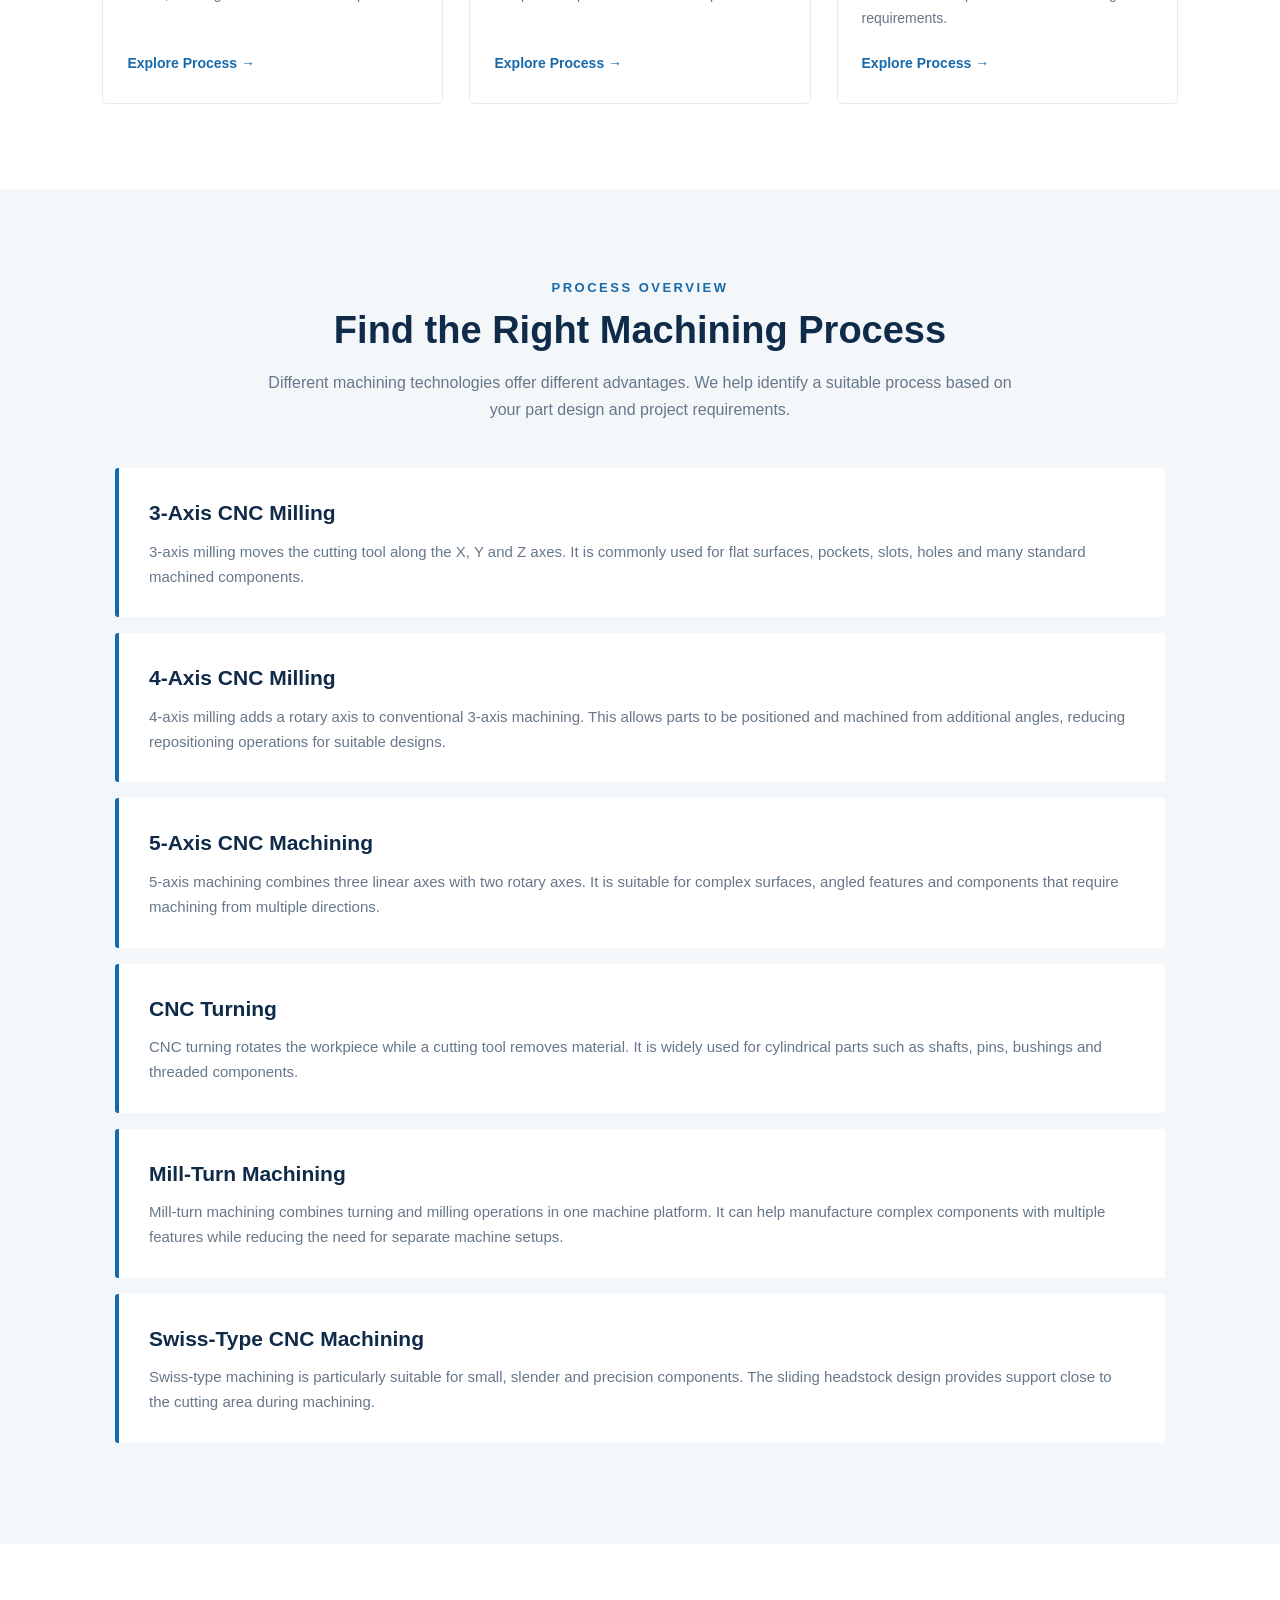
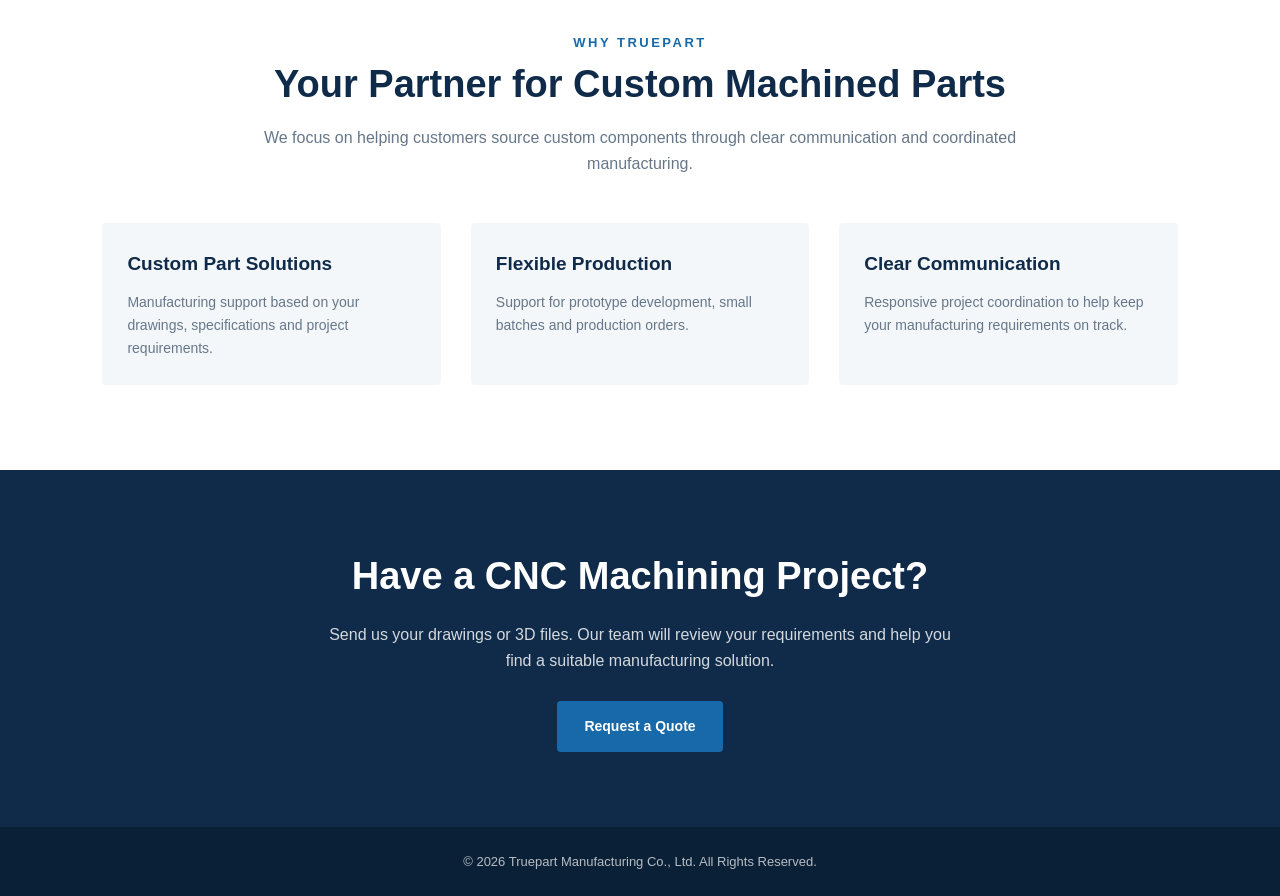
==== commit 86b8377f: "Update cnc-machining.html" ====
--- a/cnc-machining.html
+++ b/cnc-machining.html
@@ -544,7 +544,7 @@
 
         <article class="cnc-card">
           <img class="cnc-card-image"
-               src="https://images.unsplash.com/photo-1581092160607-ee22621dd758?auto=format&fit=crop&w=900&q=80"
+               src="assets/cnc-swiss-type.webp"
                alt="Precision manufacturing workshop"
                loading="lazy">
           <div class="cnc-card-content">
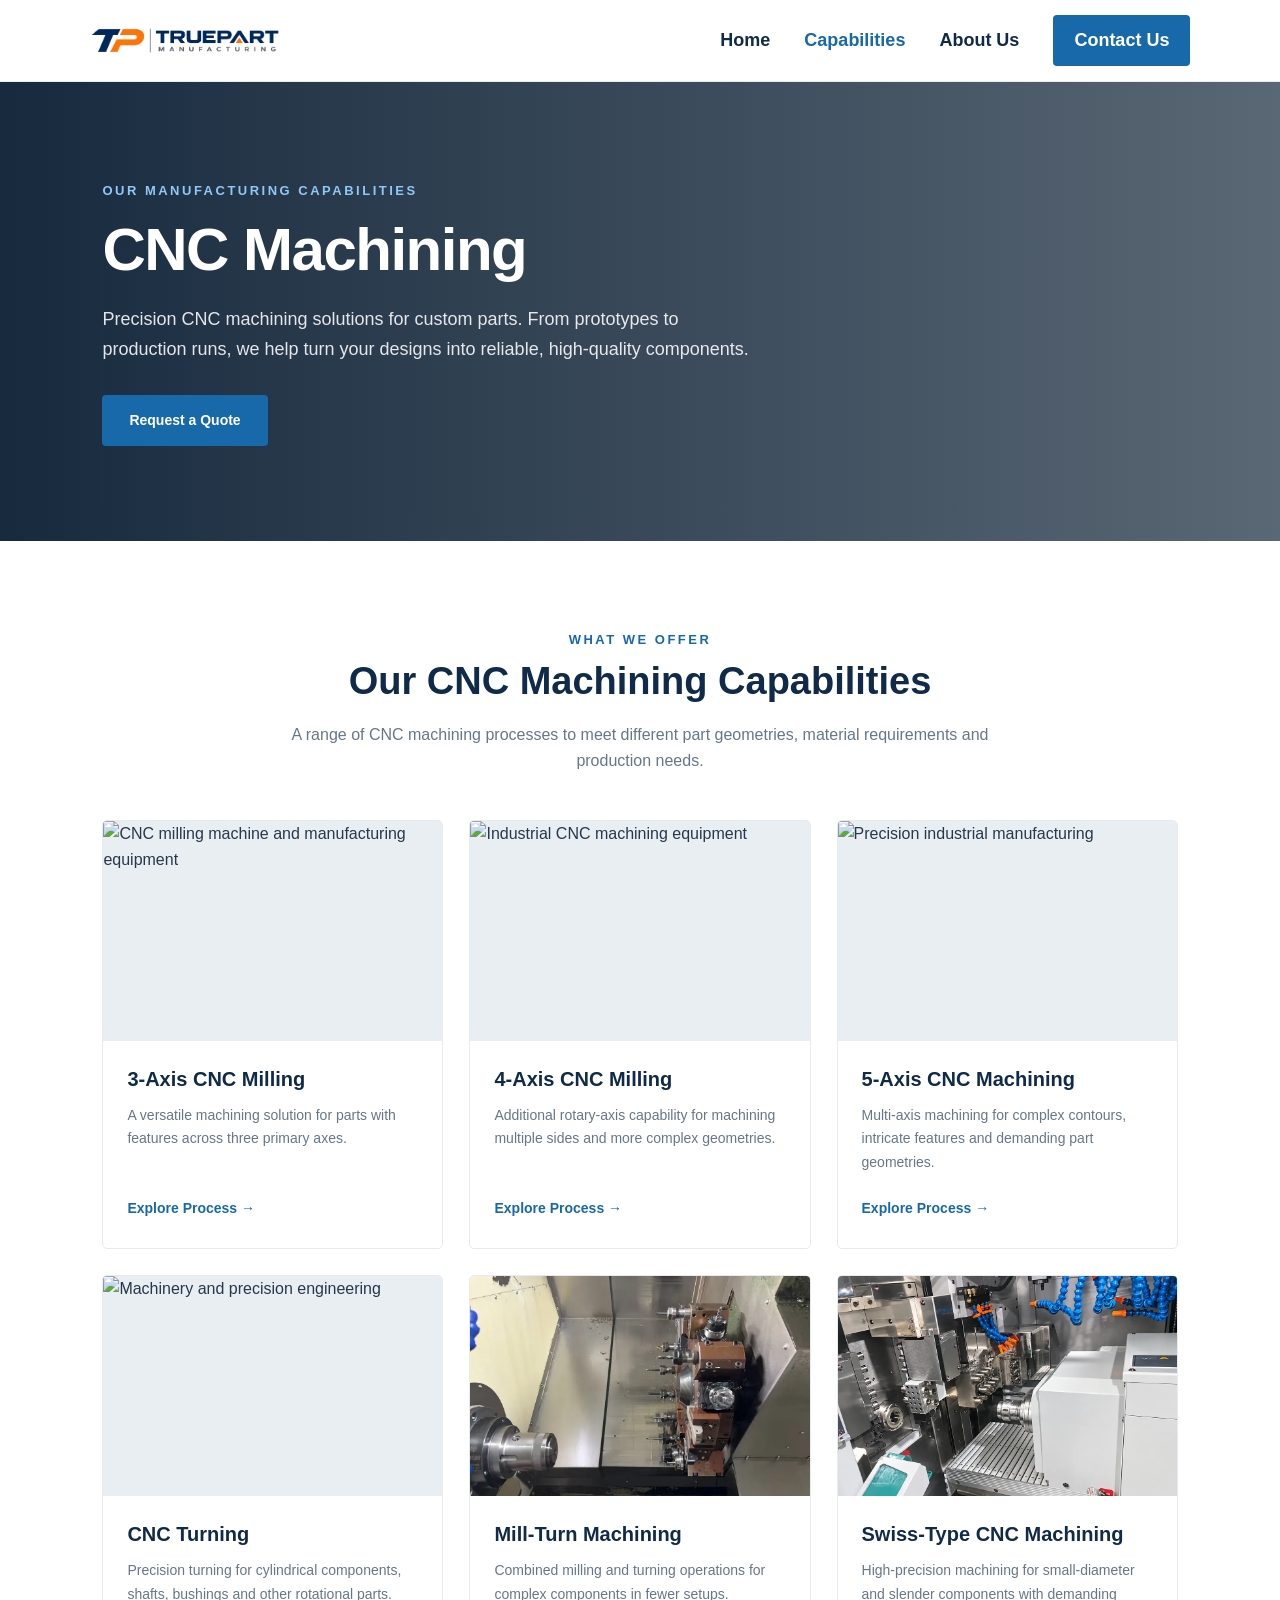
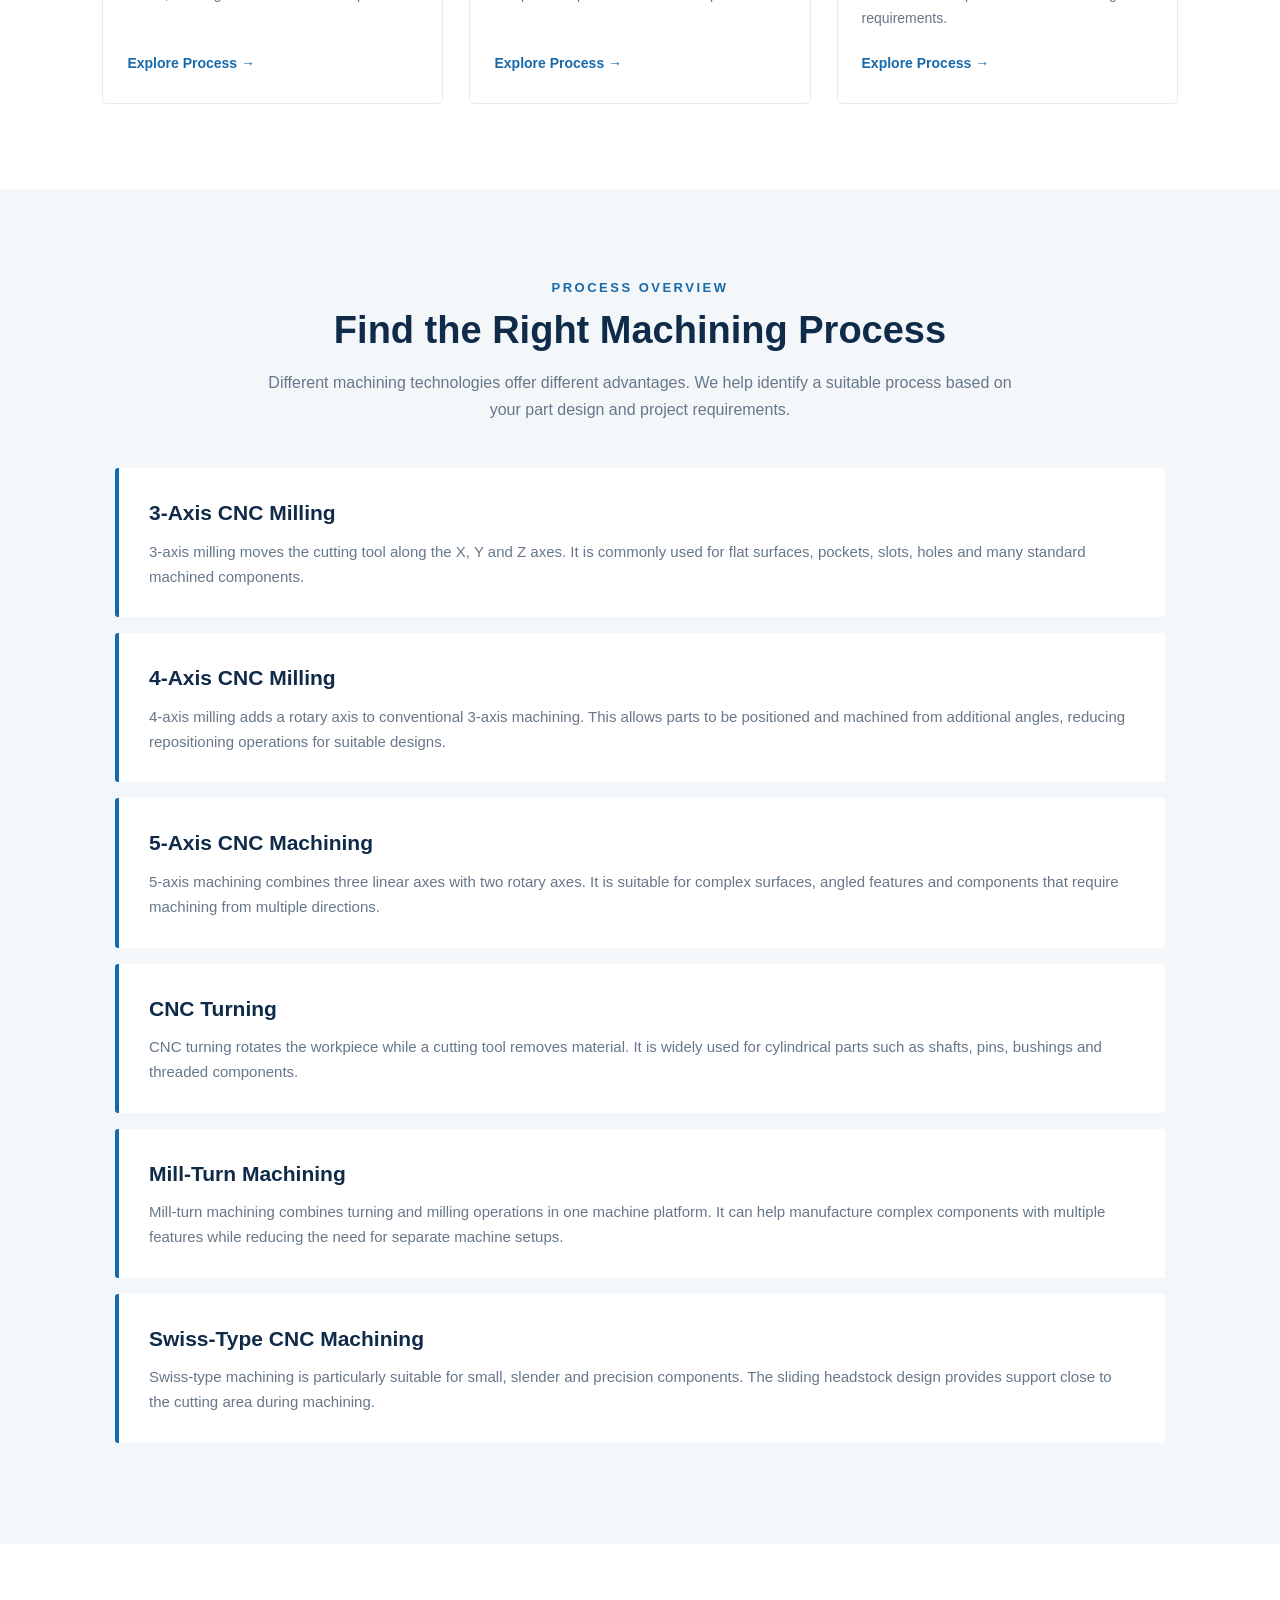
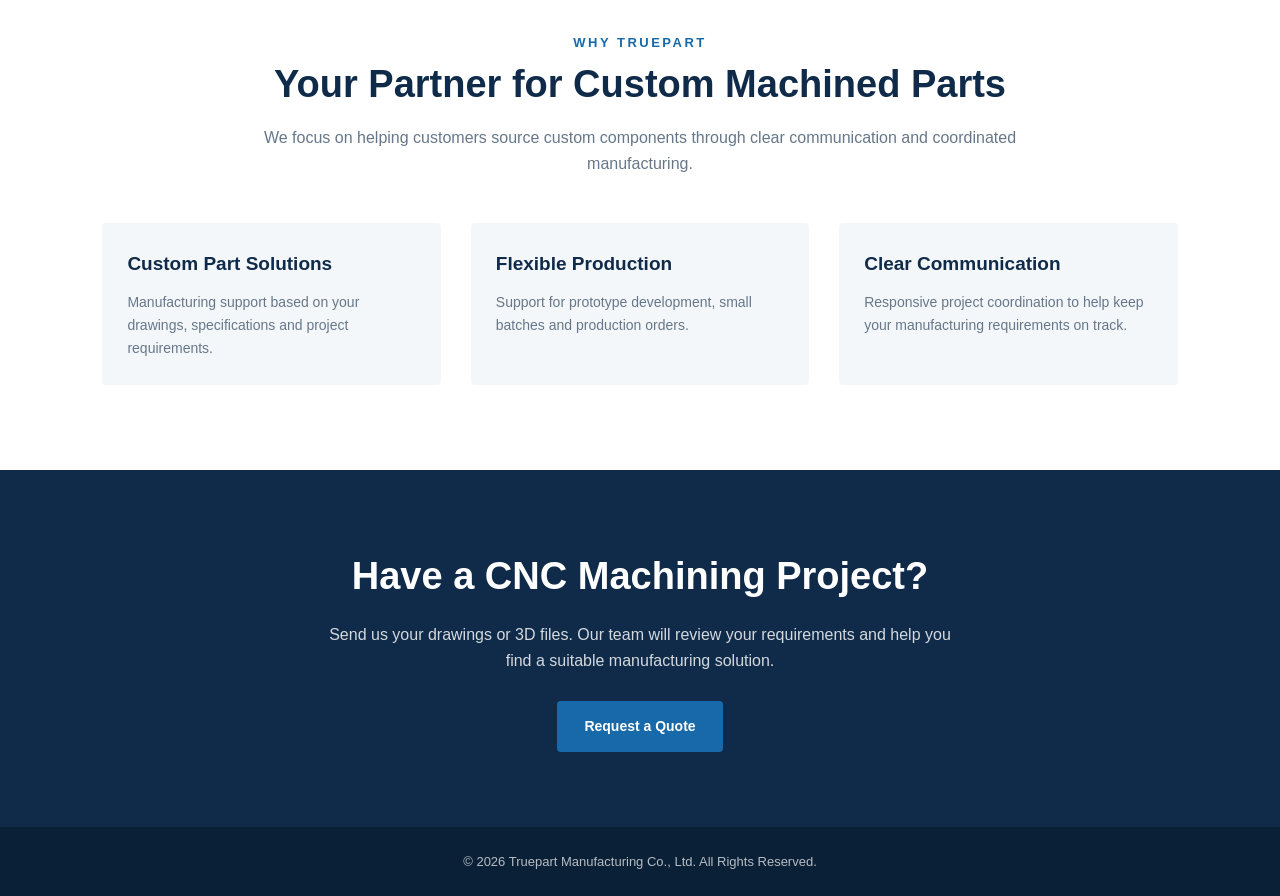
==== commit c623df30: "Update cnc-machining.html" ====
--- a/cnc-machining.html
+++ b/cnc-machining.html
@@ -529,7 +529,7 @@
 
         <article class="cnc-card">
           <img class="cnc-card-image"
-               src="https://images.unsplash.com/photo-1581092795360-fd1ca04f0952?auto=format&fit=crop&w=900&q=80"
+               src="assets/cnc-mill-turn-powered-turret.webp"
                alt="Advanced manufacturing production"
                loading="lazy">
           <div class="cnc-card-content">
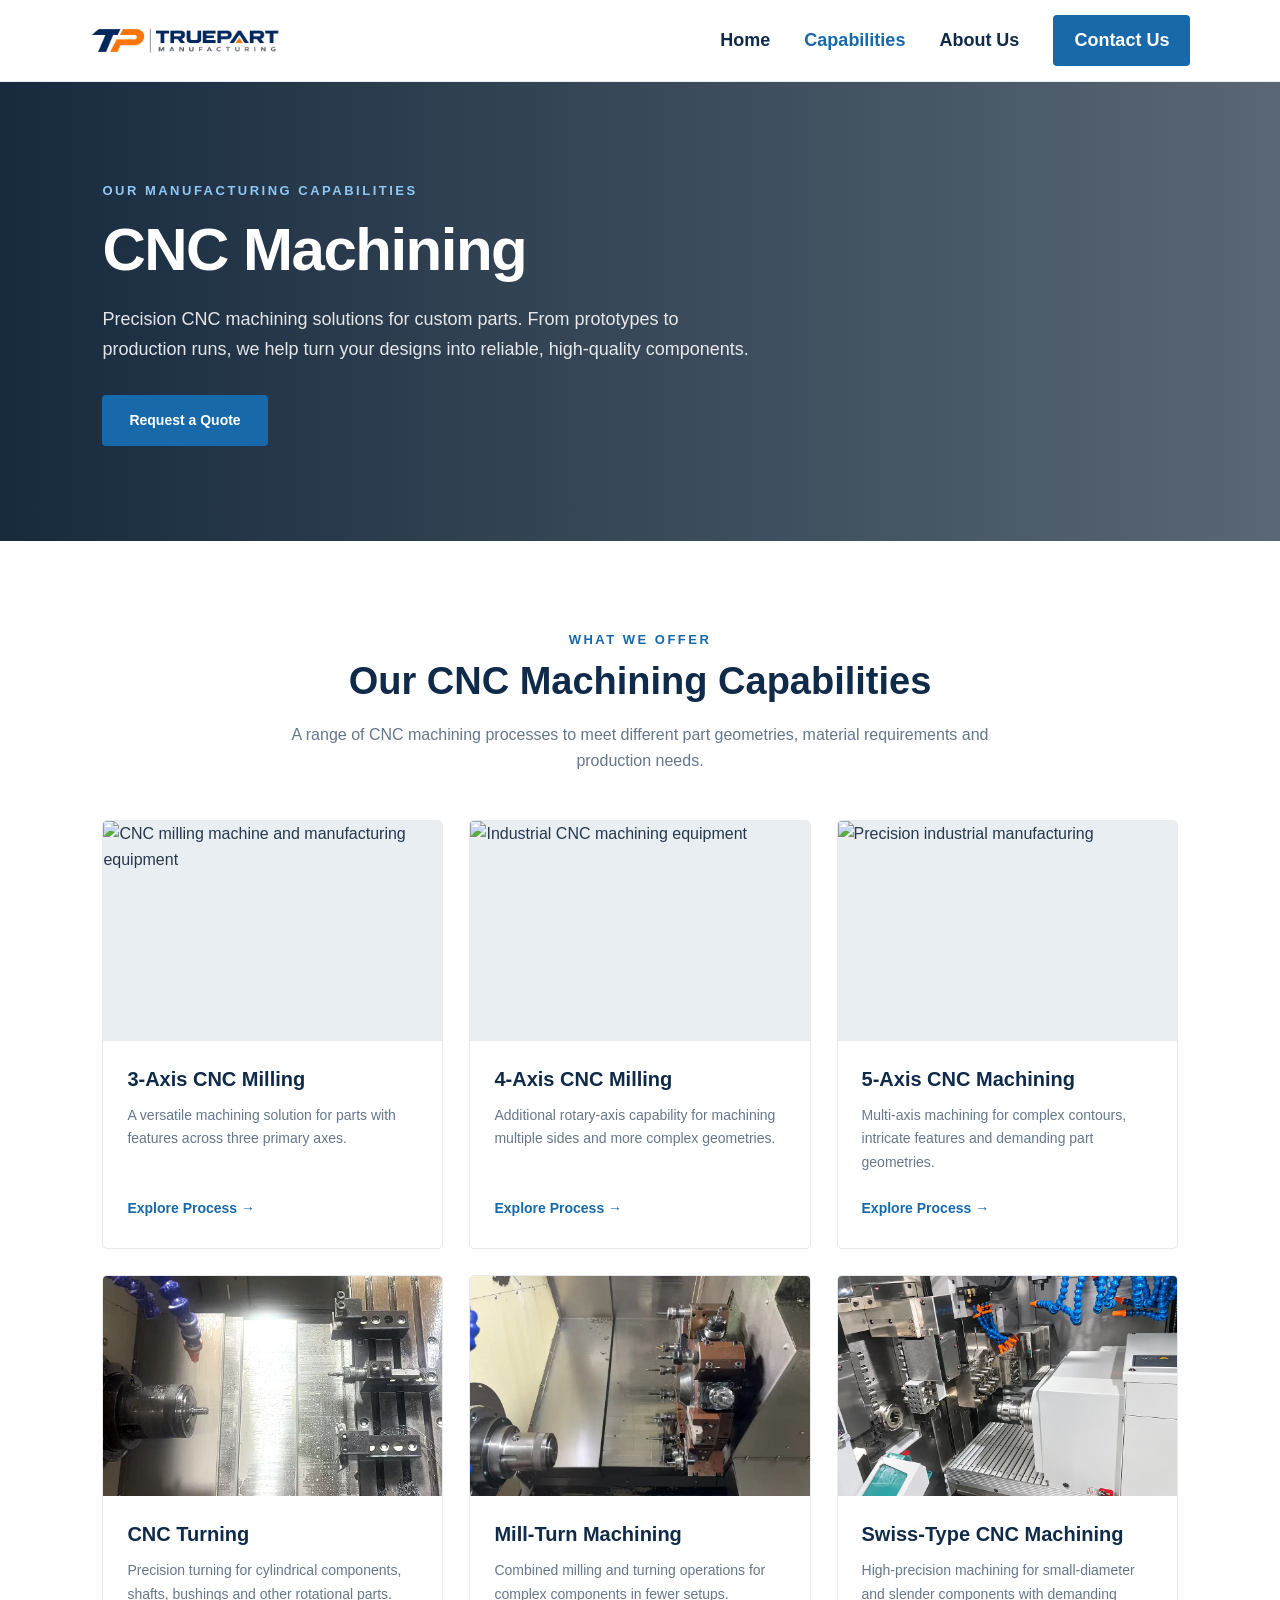
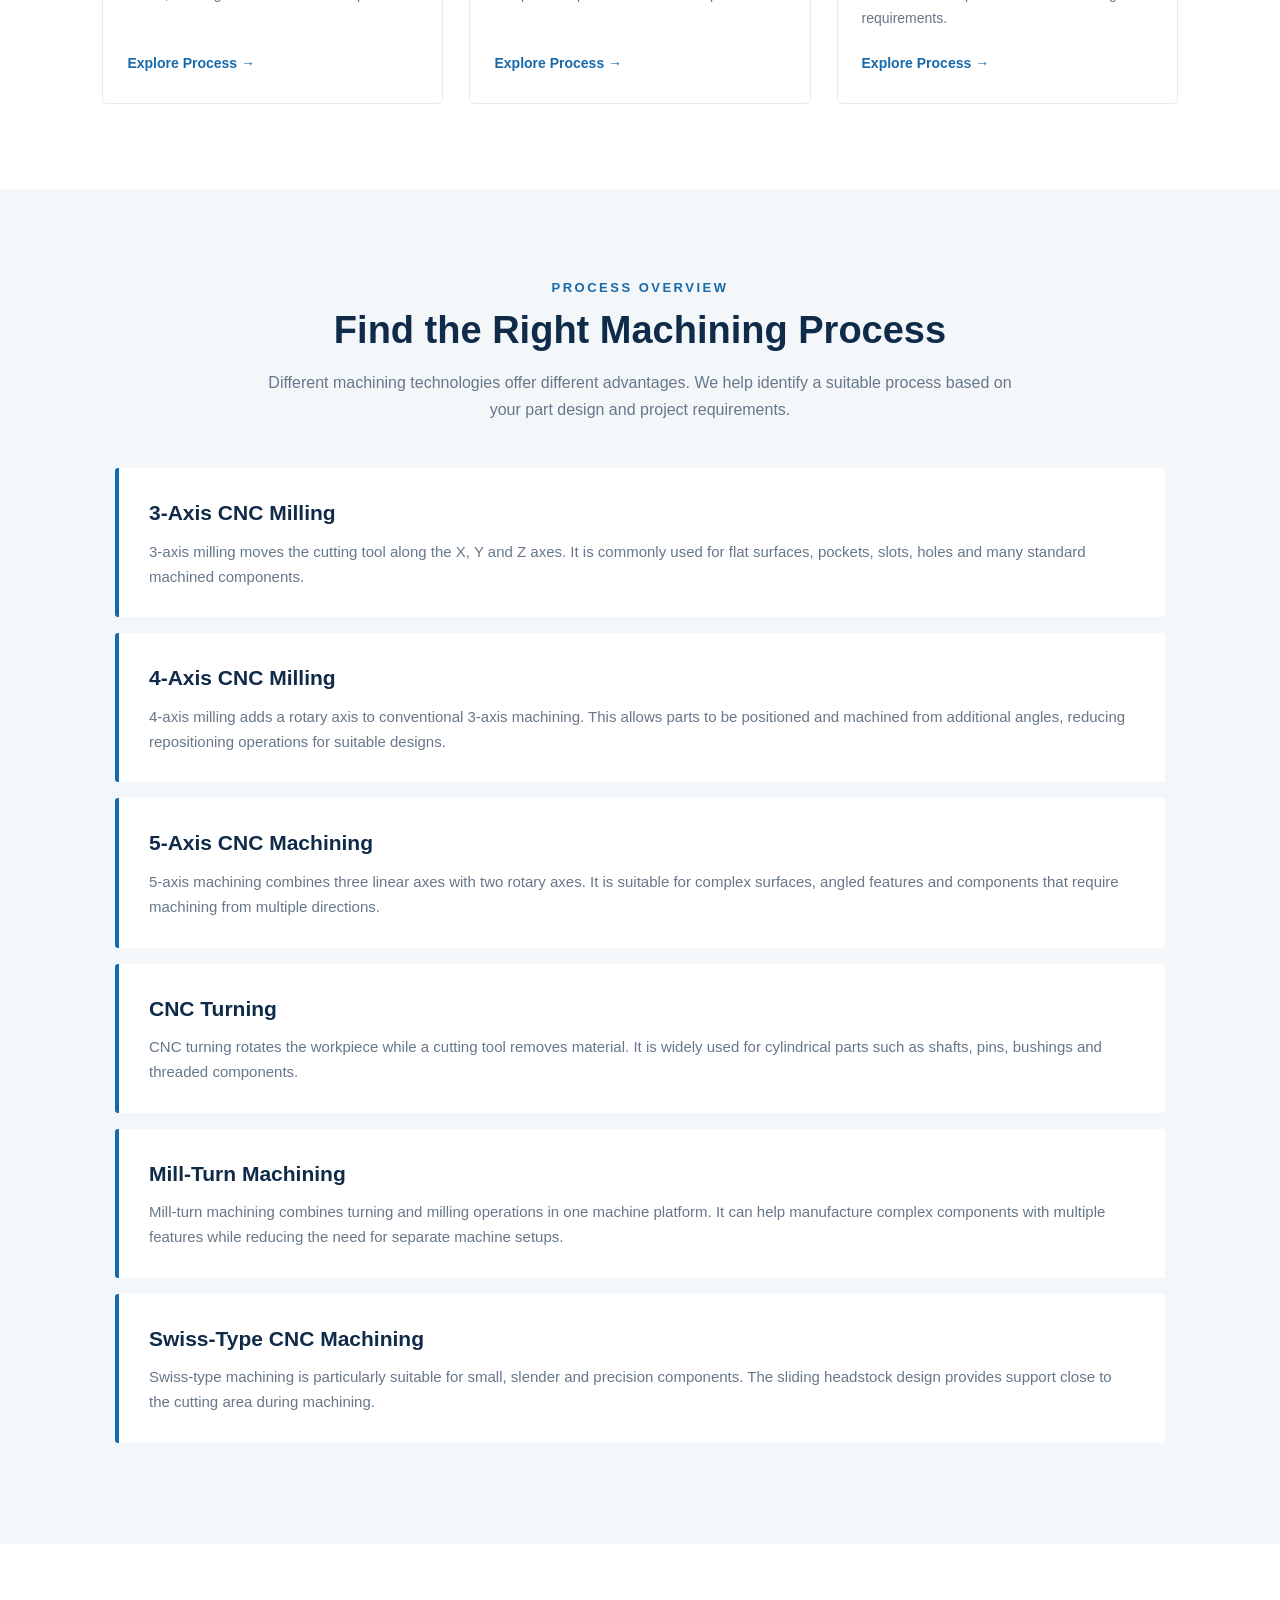
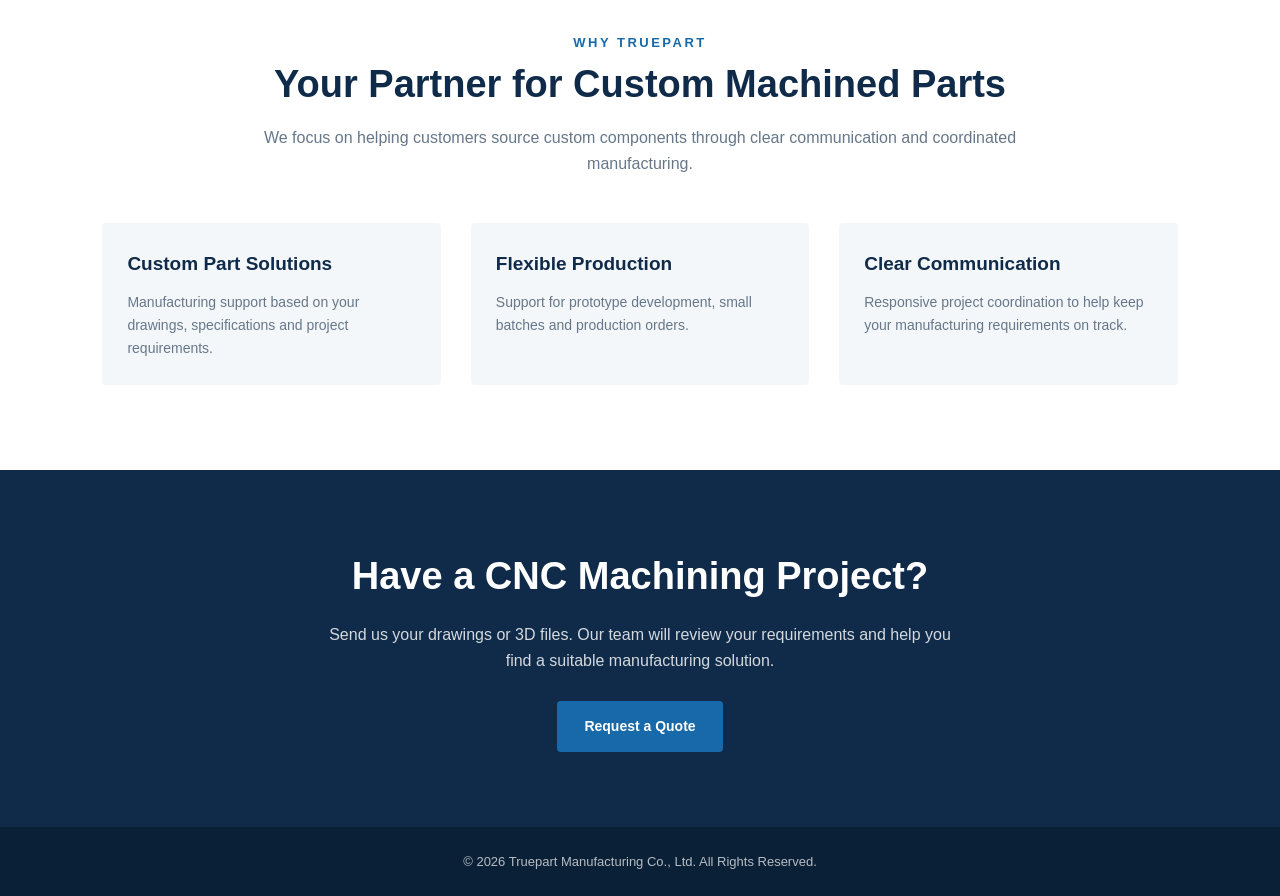
==== commit f2052a98: "Update cnc-machining.html" ====
--- a/cnc-machining.html
+++ b/cnc-machining.html
@@ -514,7 +514,7 @@
 
         <article class="cnc-card">
           <img class="cnc-card-image"
-               src="https://images.unsplash.com/photo-1581091226825-a6a2a5aee158?auto=format&fit=crop&w=900&q=80"
+               src="assets/cnc-gang-tooling-lathe.webp"
                alt="Machinery and precision engineering"
                loading="lazy">
           <div class="cnc-card-content">
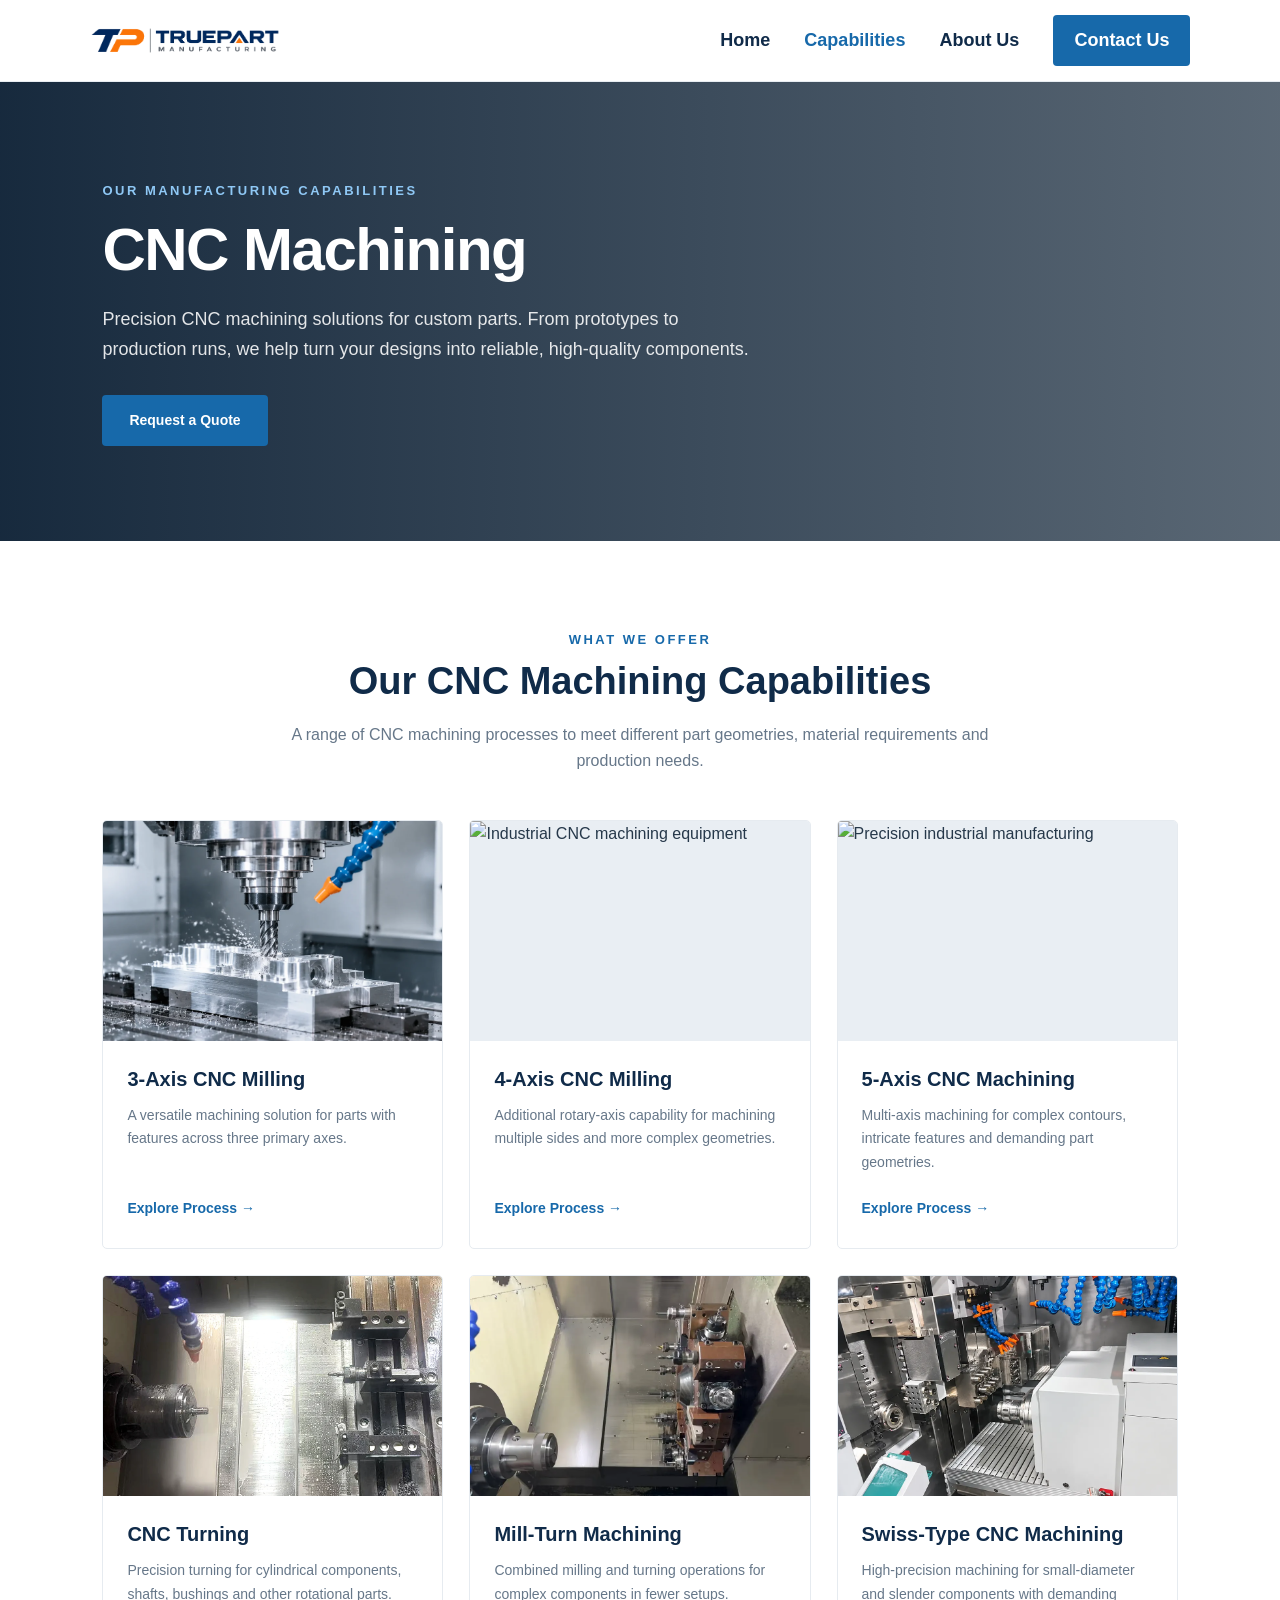
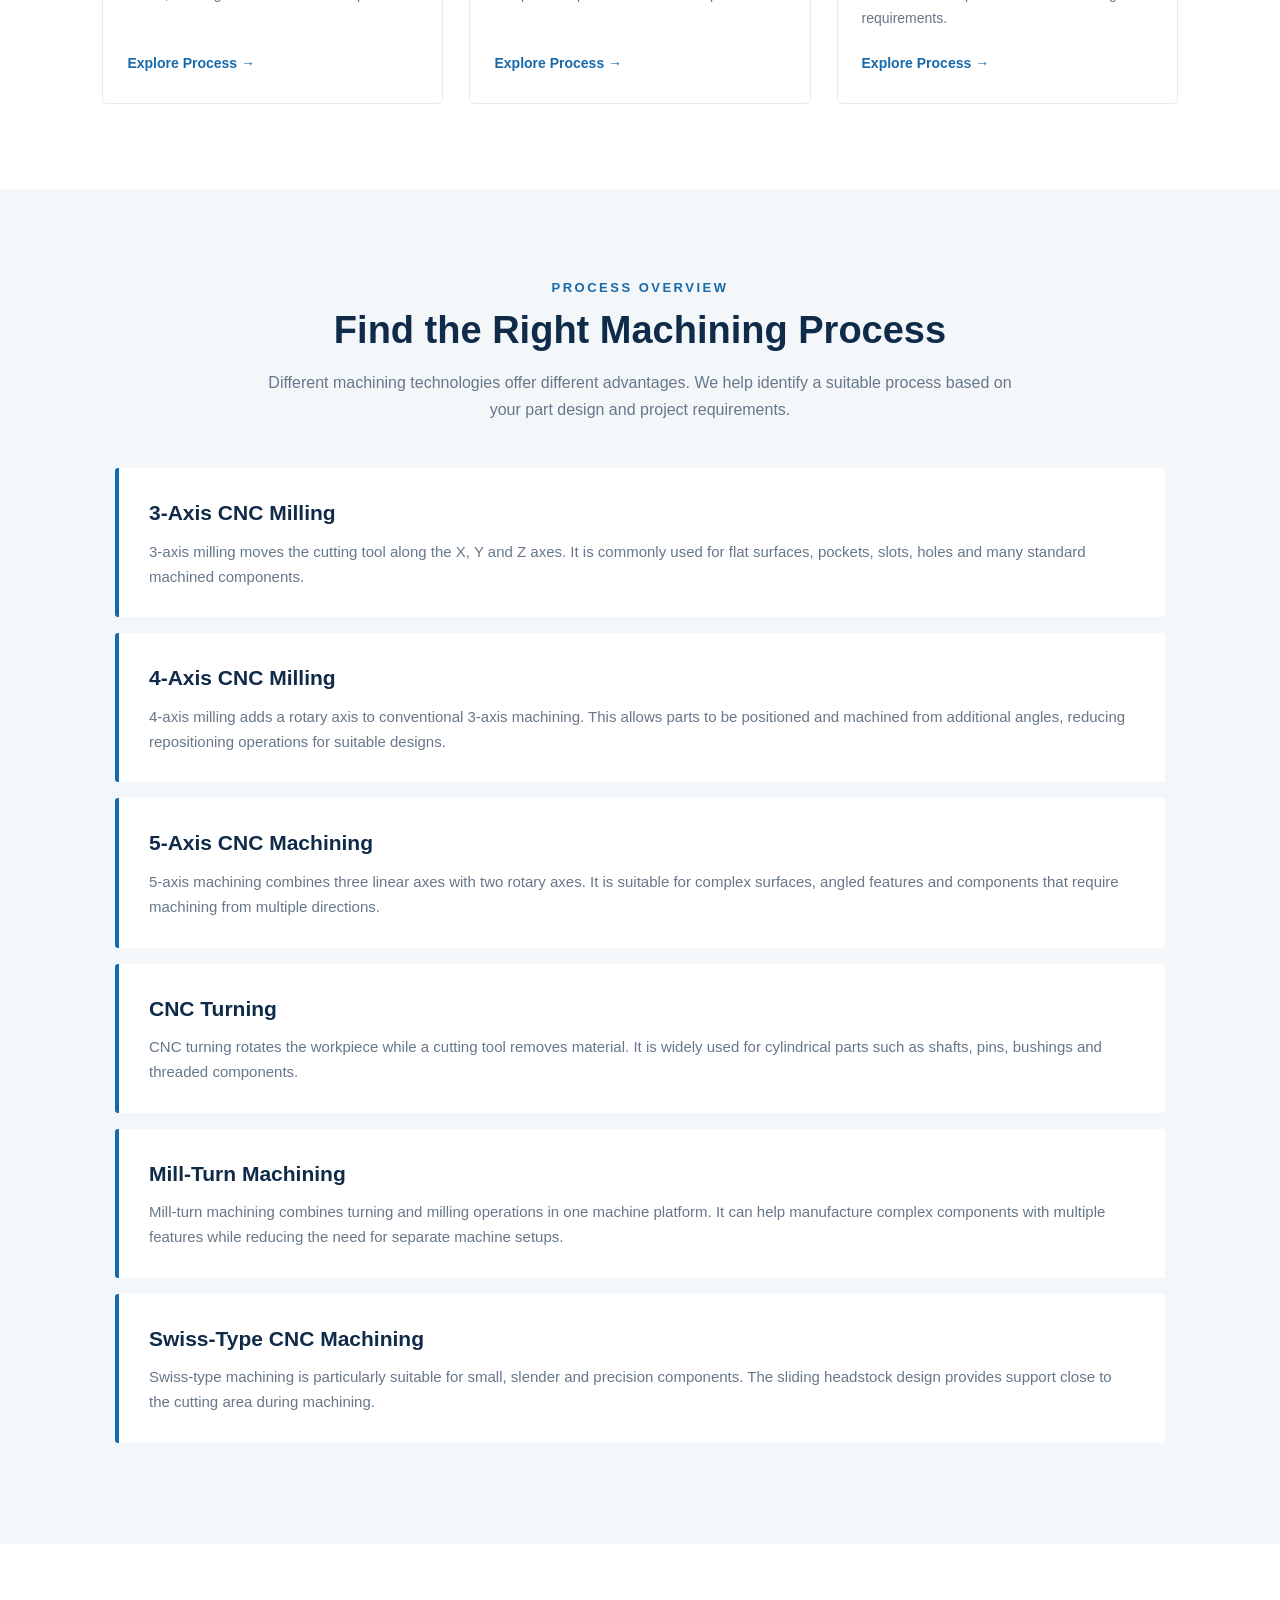
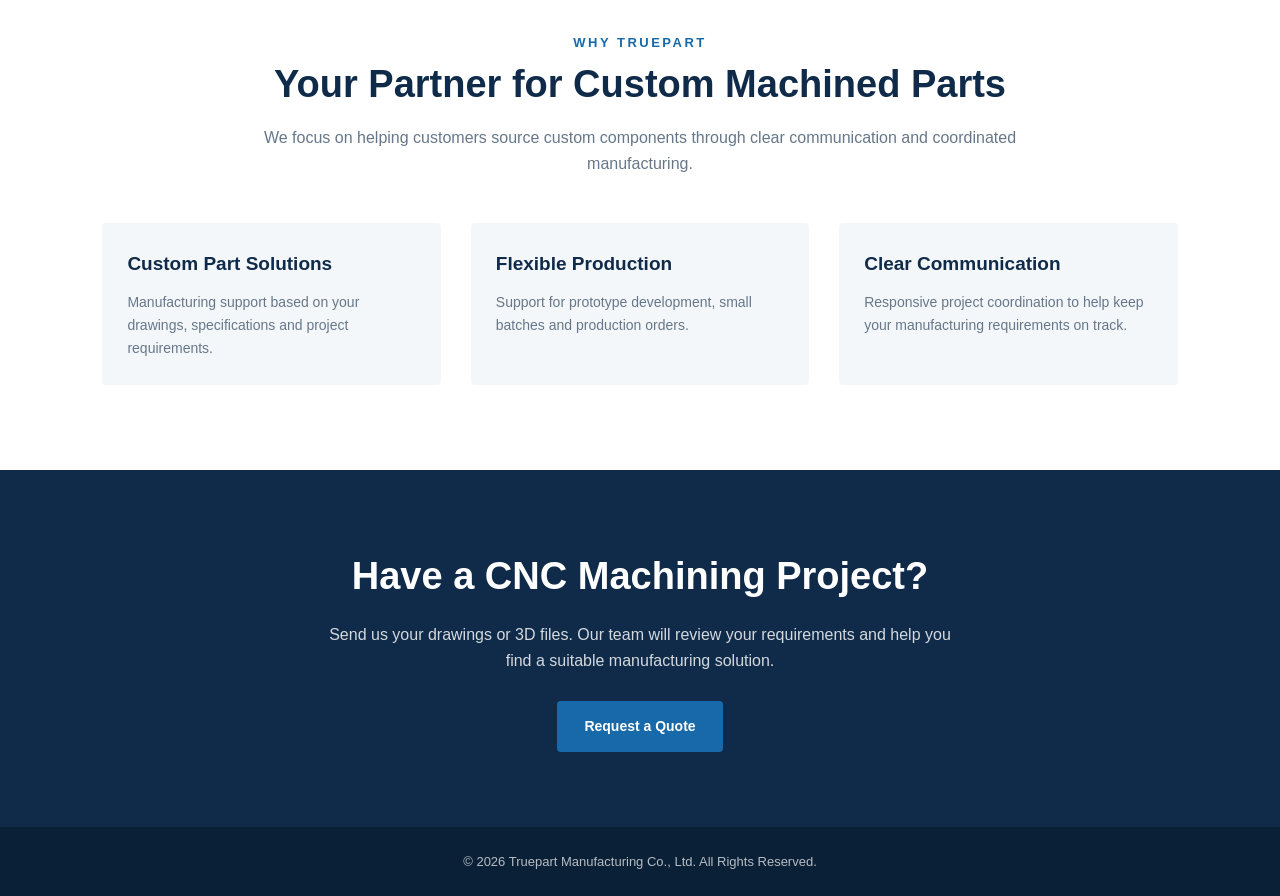
==== commit be2b0907: "Update cnc-machining.html" ====
--- a/cnc-machining.html
+++ b/cnc-machining.html
@@ -469,7 +469,7 @@
 
         <article class="cnc-card">
           <img class="cnc-card-image"
-               src="https://images.unsplash.com/photo-1581092160562-40aa08e78837?auto=format&fit=crop&w=900&q=80"
+               src="assets/cnc-3-axis-milling.webp"
                alt="CNC milling machine and manufacturing equipment"
                loading="lazy">
           <div class="cnc-card-content">
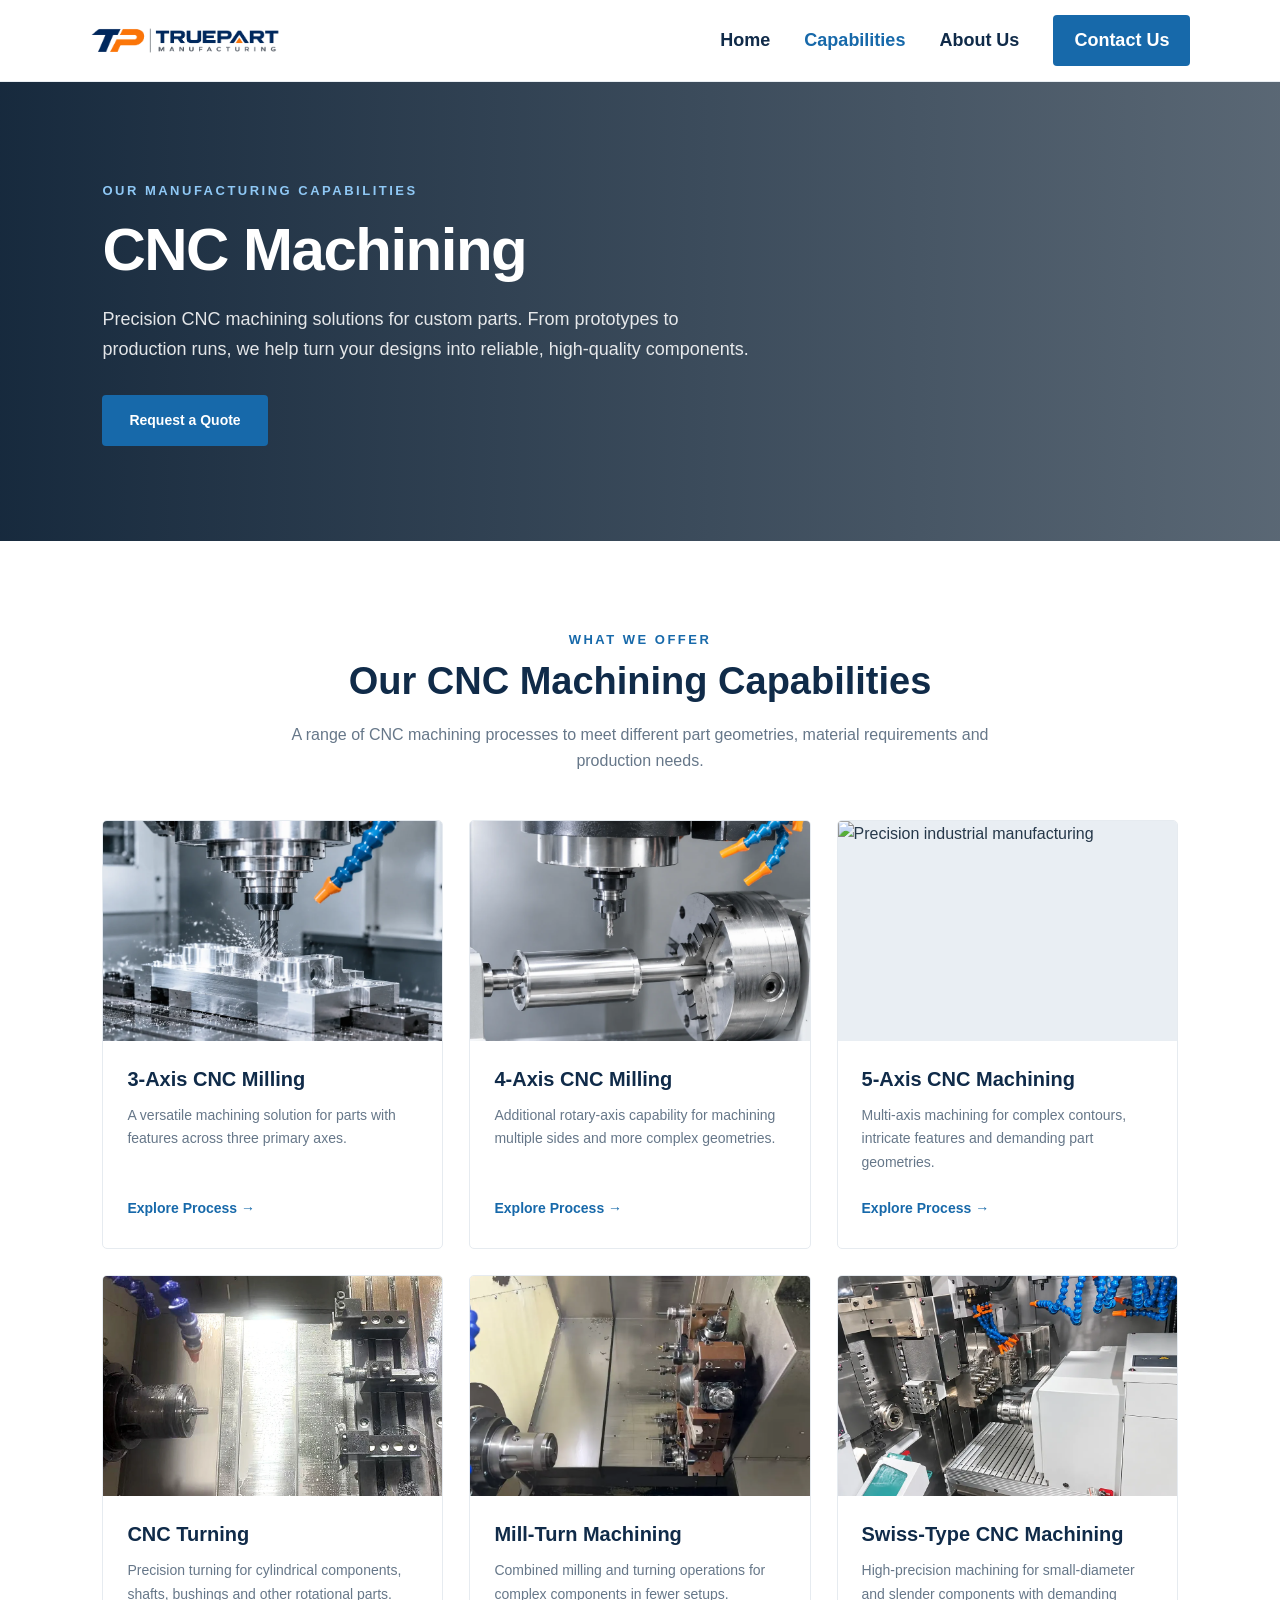
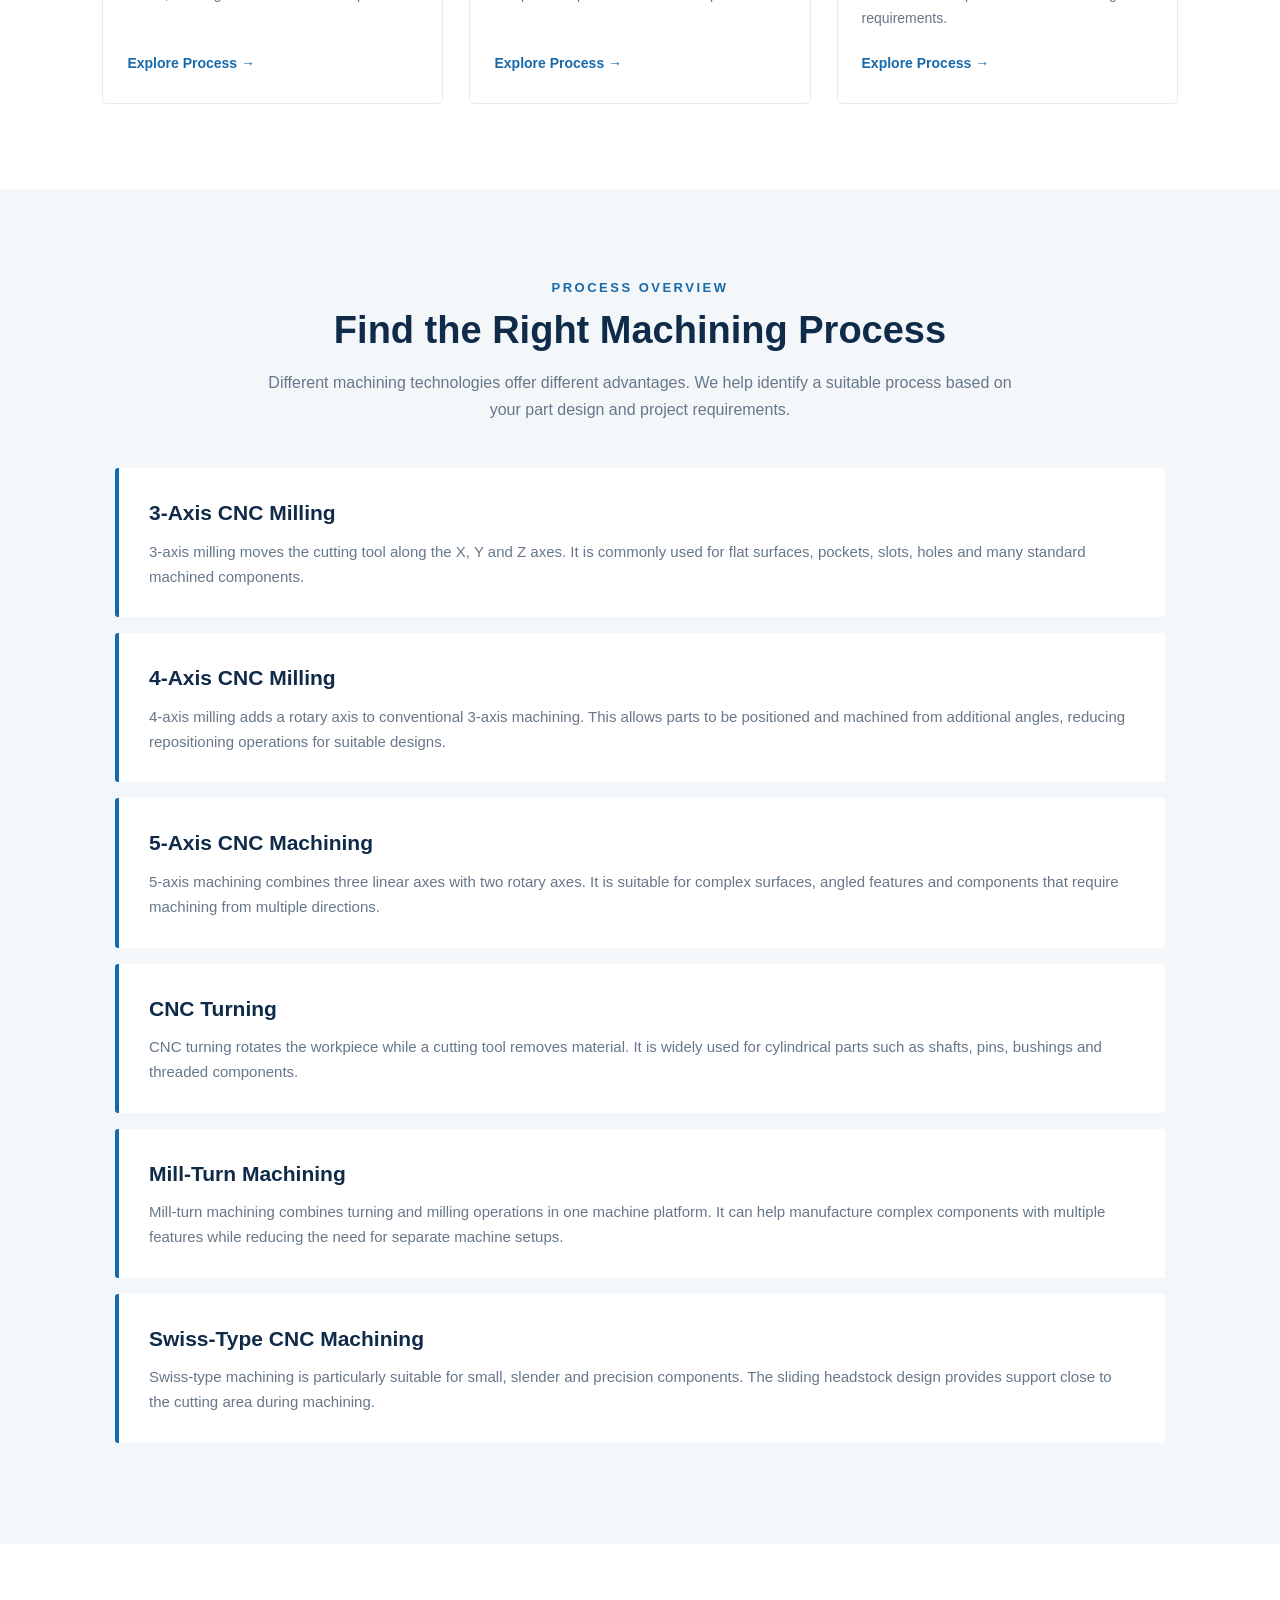
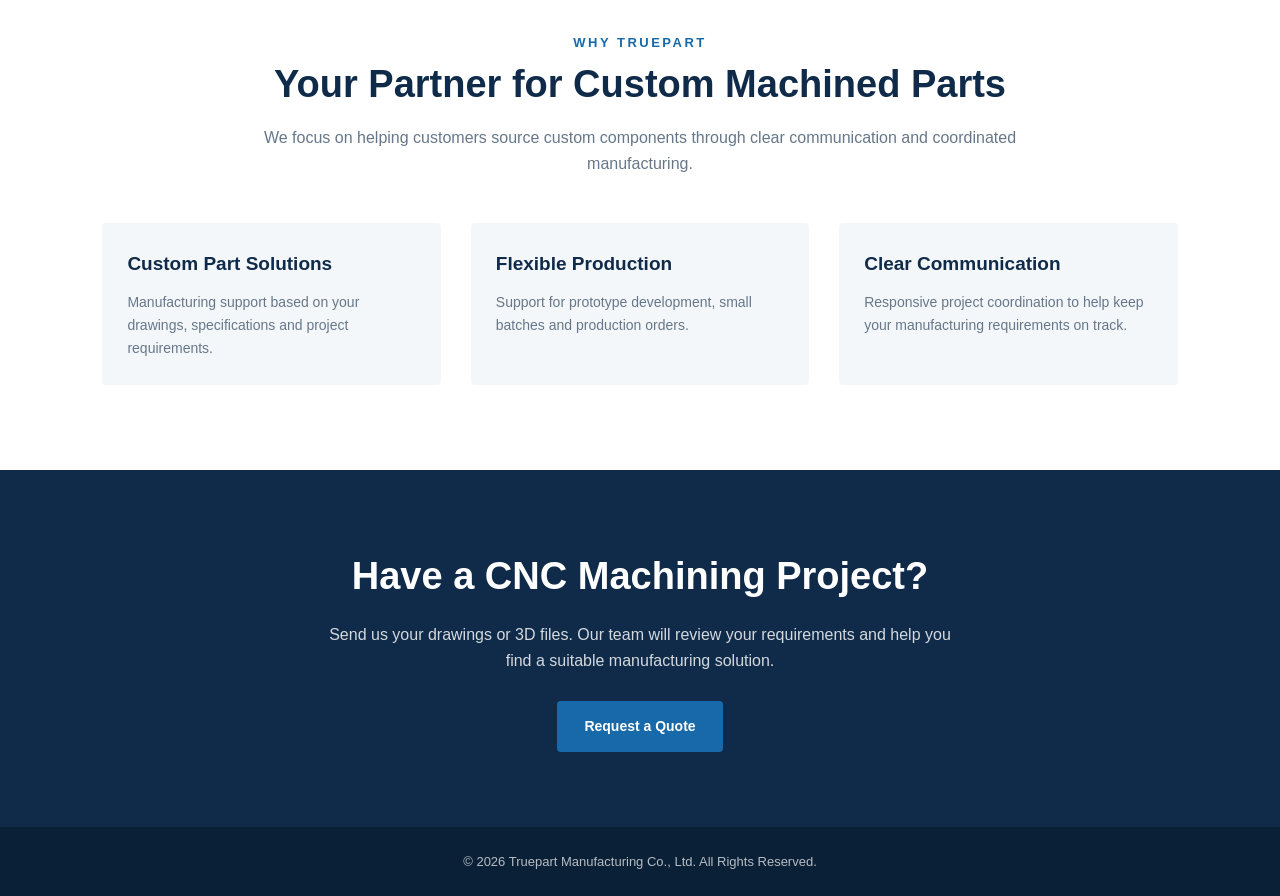
==== commit 29fd1101: "Update cnc-machining.html" ====
--- a/cnc-machining.html
+++ b/cnc-machining.html
@@ -484,7 +484,7 @@
 
         <article class="cnc-card">
           <img class="cnc-card-image"
-               src="https://images.unsplash.com/photo-1567789884554-0b844b597180?auto=format&fit=crop&w=900&q=80"
+               src="assets/cnc-4-axis-stainless-steel-top-preserved.webp"
                alt="Industrial CNC machining equipment"
                loading="lazy">
           <div class="cnc-card-content">
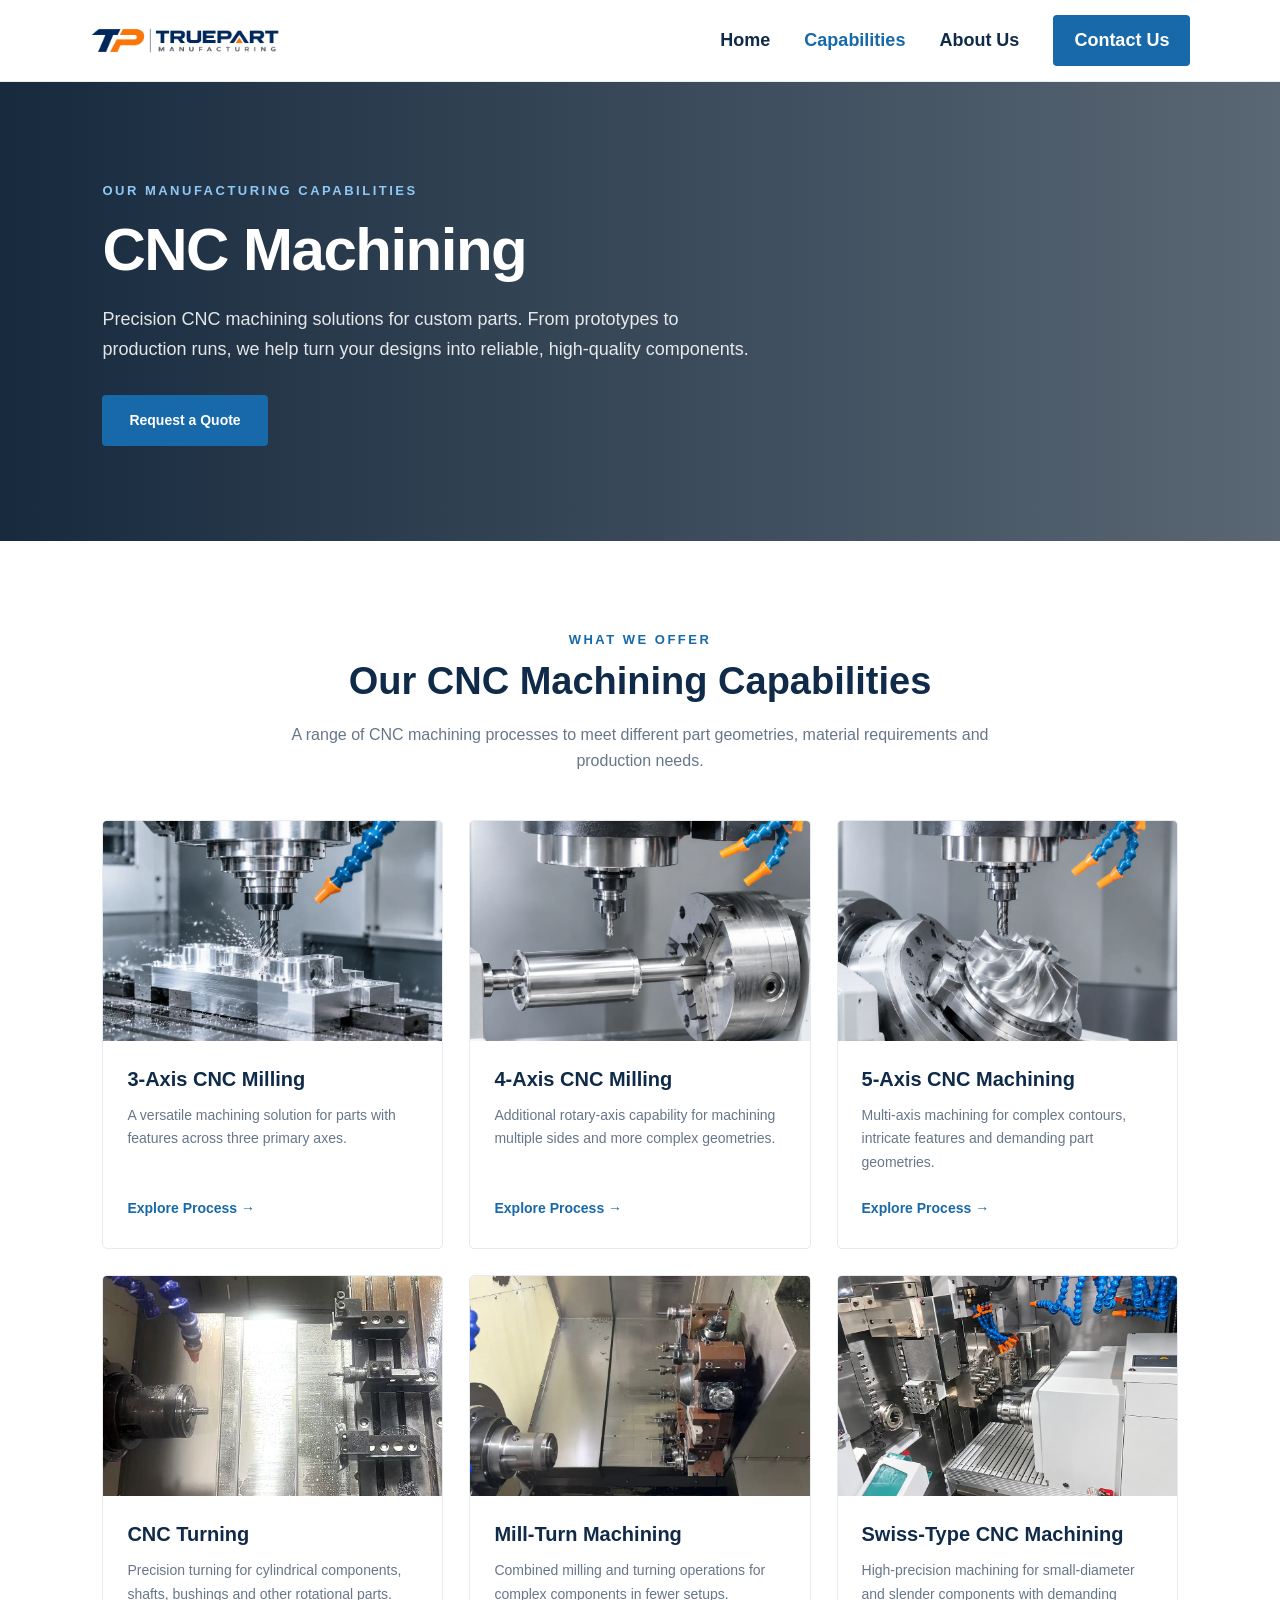
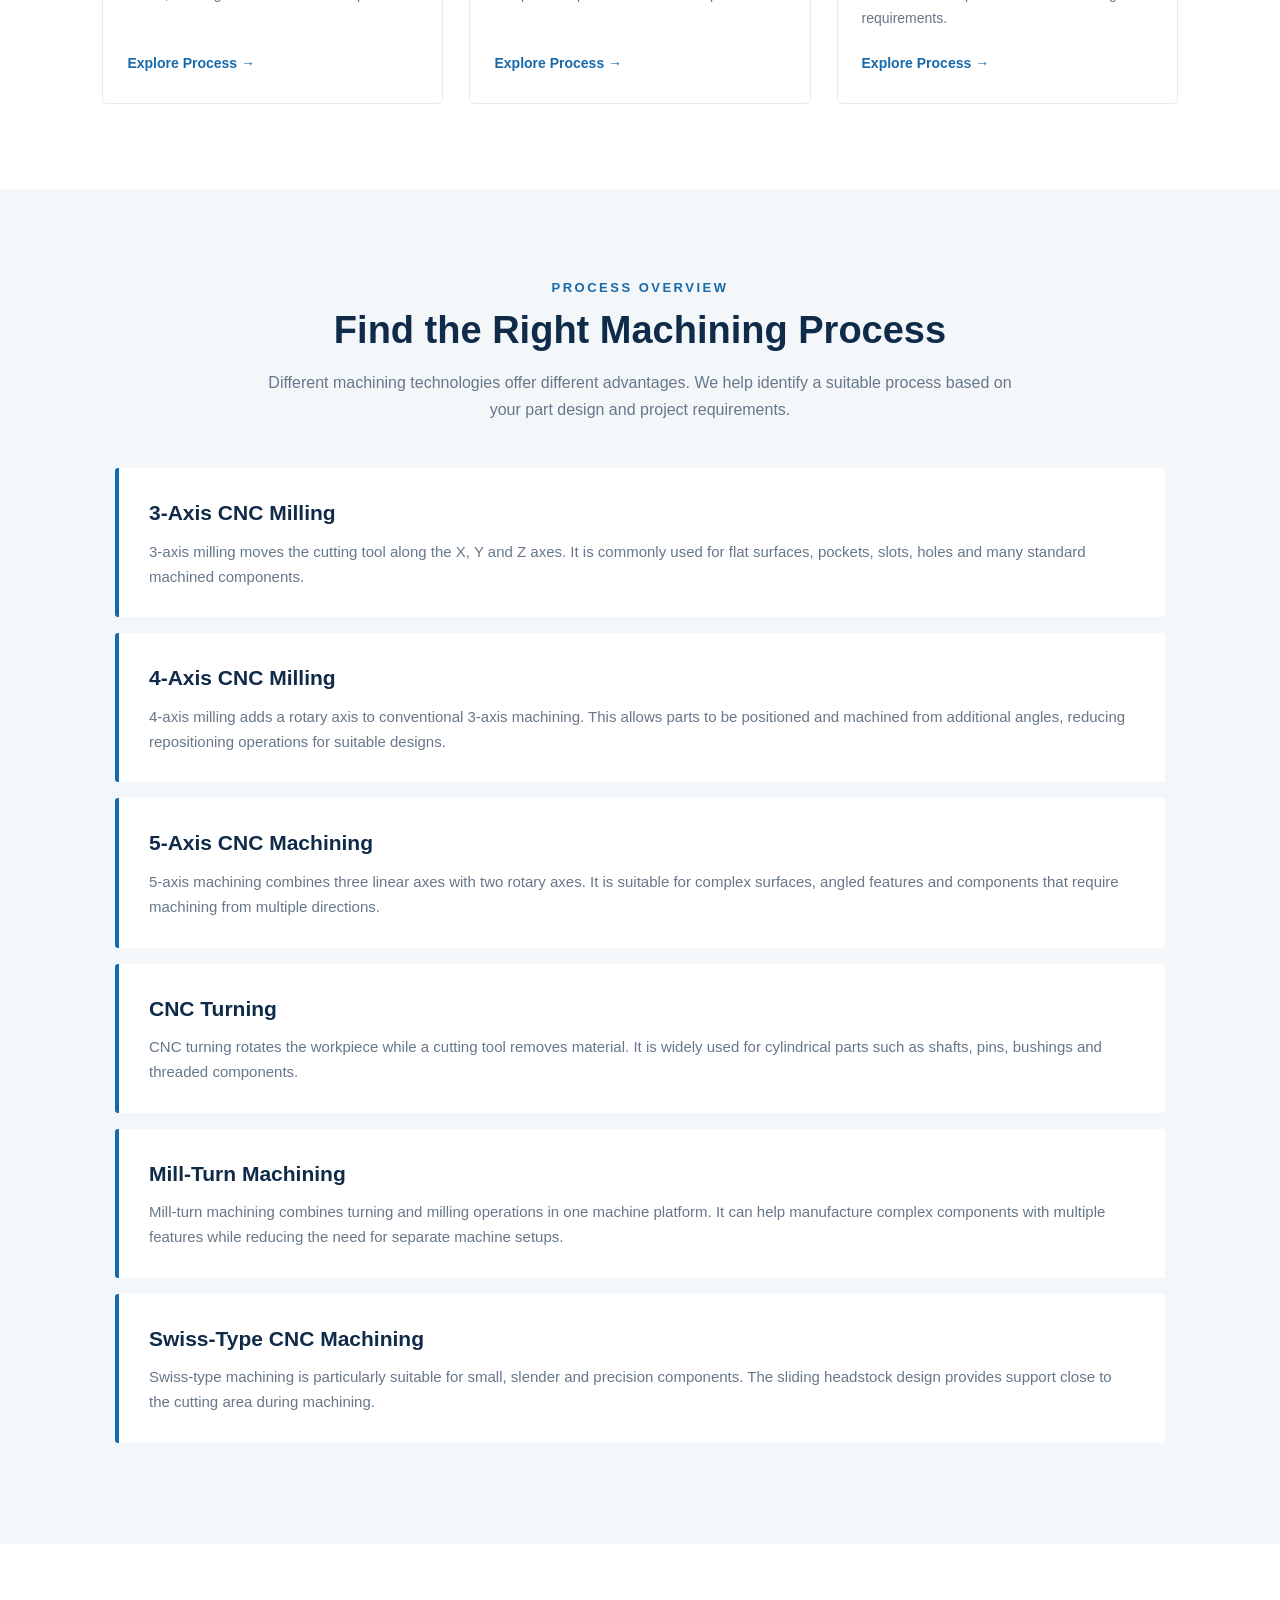
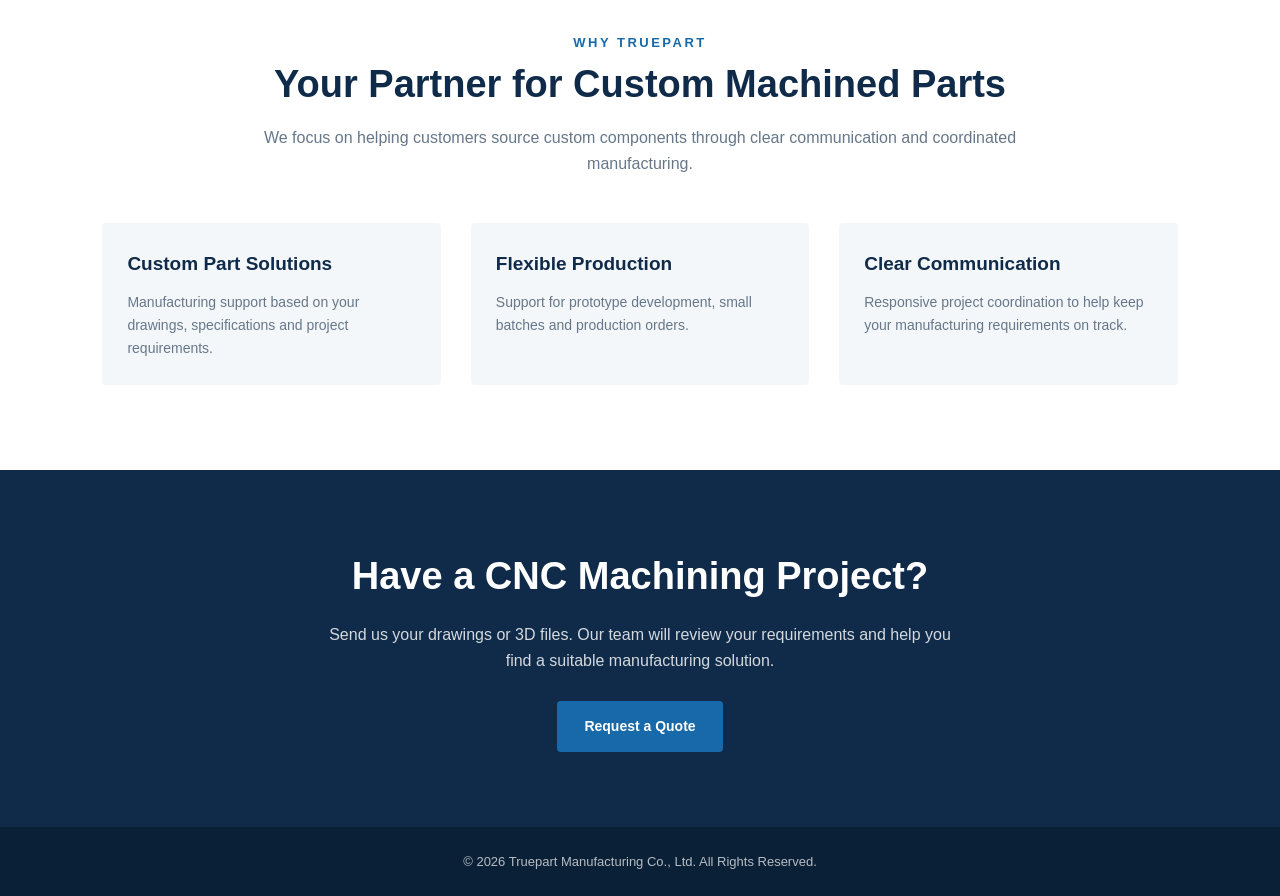
==== commit f7afaf3f: "Update cnc-machining.html" ====
--- a/cnc-machining.html
+++ b/cnc-machining.html
@@ -499,7 +499,7 @@
 
         <article class="cnc-card">
           <img class="cnc-card-image"
-               src="https://images.unsplash.com/photo-1581092580497-e0d23cbdf1dc?auto=format&fit=crop&w=900&q=80"
+               src="assets/cnc-5-axis-machining.webp"
                alt="Precision industrial manufacturing"
                loading="lazy">
           <div class="cnc-card-content">
